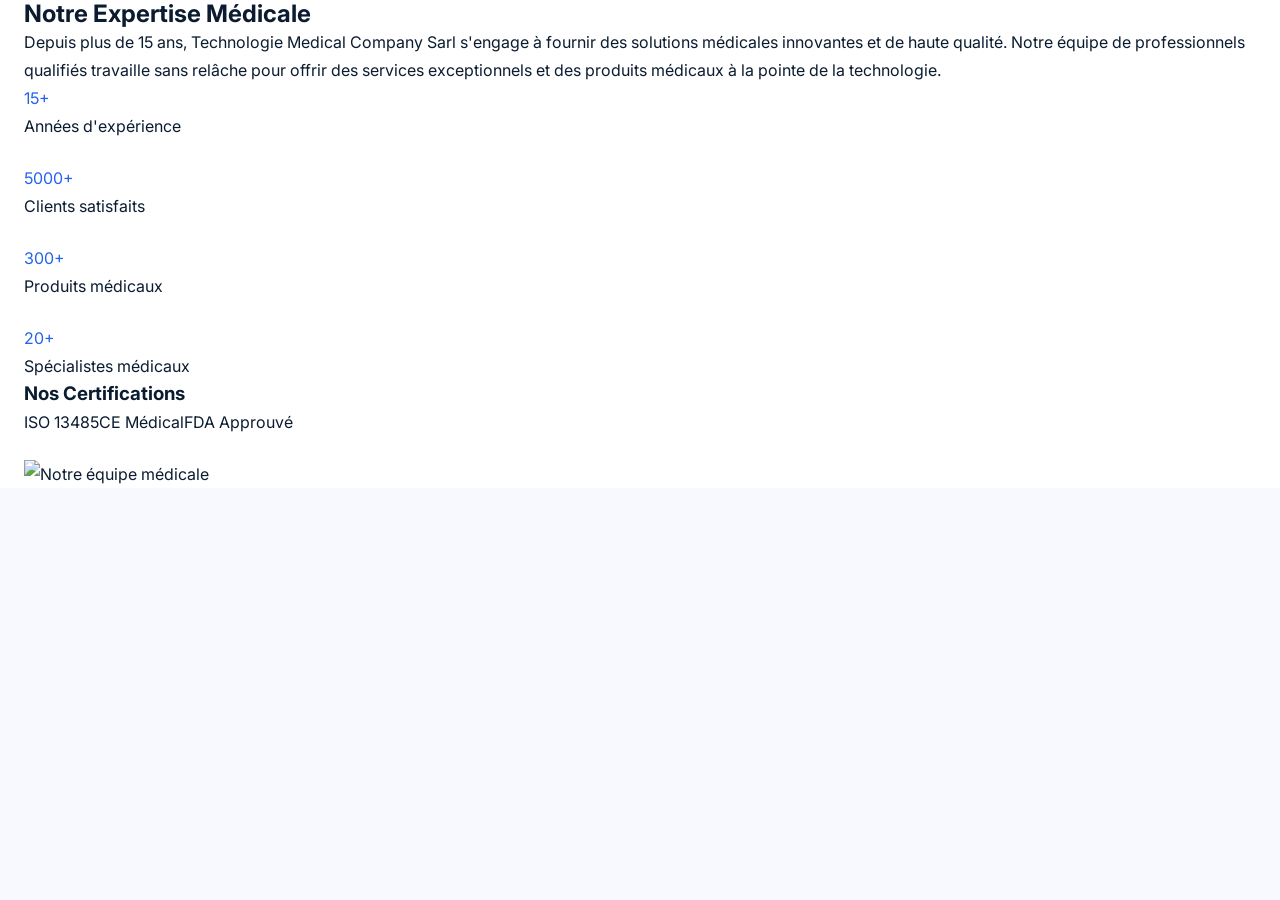
==== apropos.html @ f2fa959f "Add files via upload" ====
<!DOCTYPE html>
<html lang="en">
<head>
  <meta charset="UTF-8" />
  <meta name="viewport" content="width=device-width, initial-scale=1.0"/>
  <title>Login/Register UI</title>
  <link rel="stylesheet" href="css/style.css"/>
</head>

<section id="about" class="py-16 bg-white reveal active">
            <div class="container mx-auto px-4">
                <div class="grid grid-cols-1 lg:grid-cols-2 gap-12 items-center">
                    <div>
                        <h2 class="text-3xl font-bold text-gray-900 mb-6">Notre Expertise Médicale</h2>
                        <p class="text-gray-600 mb-6">Depuis plus de 15 ans, Technologie Medical Company Sarl s'engage à fournir des solutions médicales innovantes et de haute qualité. Notre équipe de professionnels qualifiés travaille sans relâche pour offrir des services exceptionnels et des produits médicaux à la pointe de la technologie.</p>
                        <div class="grid grid-cols-2 gap-6 mb-8">
                            <div class="bg-gradient-to-br from-primary/5 to-secondary/5 p-5 rounded-lg">
                                <div class="text-3xl font-bold text-primary mb-1">15+</div>
                                <div class="text-gray-700">Années d'expérience</div>
                            </div>
                            <div class="bg-gray-50 p-5 rounded-lg">
                                <div class="text-3xl font-bold text-primary mb-1">5000+</div>
                                <div class="text-gray-700">Clients satisfaits</div>
                            </div>
                            <div class="bg-gray-50 p-5 rounded-lg">
                                <div class="text-3xl font-bold text-primary mb-1">300+</div>
                                <div class="text-gray-700">Produits médicaux</div>
                            </div>
                            <div class="bg-gray-50 p-5 rounded-lg">
                                <div class="text-3xl font-bold text-primary mb-1">20+</div>
                                <div class="text-gray-700">Spécialistes médicaux</div>
                            </div>
                        </div>
                        <h3 class="text-xl font-semibold text-gray-900 mb-4">Nos Certifications</h3>
                        <div class="flex flex-wrap gap-4 mb-6">
                            <div class="bg-gradient-to-br from-primary/5 to-secondary/5 px-4 py-2 rounded-lg flex items-center">
                                <i class="ri-award-line ri-lg text-primary mr-2"></i>
                                <span class="text-gray-700">ISO 13485</span>
                            </div>
                            <div class="bg-gradient-to-br from-primary/5 to-secondary/5 px-4 py-2 rounded-lg flex items-center">
                                <i class="ri-award-line ri-lg text-primary mr-2"></i>
                                <span class="text-gray-700">CE Médical</span>
                            </div>
                            <div class="bg-gradient-to-br from-primary/5 to-secondary/5 px-4 py-2 rounded-lg flex items-center">
                                <i class="ri-award-line ri-lg text-primary mr-2"></i>
                                <span class="text-gray-700">FDA Approuvé</span>
                            </div>
                        </div>
                    </div>
                    <div class="rounded-lg overflow-hidden shadow-lg">
                        <img src="https://readdy.ai/api/search-image?query=modern%20medical%20laboratory%20with%20advanced%20equipment%2C%20doctors%20and%20medical%20professionals%20working%2C%20clean%20environment%2C%20blue%20and%20white%20color%20scheme%2C%20professional%20medical%20setting%2C%20high-tech%20medical%20devices%2C%20hospital%20interior%2C%20healthcare%20technology%2C%20medical%20team%20collaboration&amp;width=800&amp;height=600&amp;seq=6&amp;orientation=landscape" alt="Notre équipe médicale" class="w-full h-full object-cover">
                    </div>
                </div>
            </div>
        </section>
---- css/style.css ----
/* ============================================
   TMS SARL - STYLES COMPLETS
   Design System: Clinical Precision
   Technologies: HTML5, CSS3
   ============================================ */

/* ===== 1. IMPORT DES FONTS ===== */
@import url('https://fonts.googleapis.com/css2?family=Geist:wght@400;500;600;700&family=Inter:wght@300;400;500;600;700&family=Pacifico&display=swap');

/* ===== 2. VARIABLES ===== */
:root {
  /* ----- Couleurs principales ----- */
  --primary: #2563eb;
  --primary-hover: #1d4ed8;
  --primary-light: #dbe1ff;
  --primary-dark: #003ea8;
  --secondary: #ec4899;
  --secondary-hover: #db2777;
  --secondary-light: #ffd9e4;
  
  /* ----- Couleurs de surface ----- */
  --surface: #f8f9ff;
  --surface-dim: #cbdbf5;
  --surface-bright: #f8f9ff;
  --surface-container-lowest: #ffffff;
  --surface-container-low: #eff4ff;
  --surface-container: #e5eeff;
  --surface-container-high: #dce9ff;
  --surface-container-highest: #d3e4fe;
  --surface-variant: #d3e4fe;
  
  /* ----- Couleurs de texte ----- */
  --on-surface: #0b1c30;
  --on-surface-variant: #434655;
  --on-primary: #ffffff;
  --on-primary-container: #eeefff;
  --on-secondary: #ffffff;
  --on-secondary-container: #600037;
  
  /* ----- Couleurs d'état ----- */
  --error: #ba1a1a;
  --error-container: #ffdad6;
  --on-error: #ffffff;
  --on-error-container: #93000a;
  --outline: #737686;
  --outline-variant: #c3c6d7;
  
  /* ----- Couleurs inverses ----- */
  --inverse-surface: #213145;
  --inverse-on-surface: #eaf1ff;
  --inverse-primary: #b4c5ff;
  
  /* ----- Couleurs fixes ----- */
  --primary-fixed: #dbe1ff;
  --primary-fixed-dim: #b4c5ff;
  --on-primary-fixed: #00174b;
  --on-primary-fixed-variant: #003ea8;
  --secondary-fixed: #ffd9e4;
  --secondary-fixed-dim: #ffb0cd;
  --on-secondary-fixed: #3e0022;
  --on-secondary-fixed-variant: #8c0053;
  
  /* ----- Couleurs tertiaires ----- */
  --tertiary: #943700;
  --on-tertiary: #ffffff;
  --tertiary-container: #bc4800;
  --on-tertiary-container: #ffede6;
  --tertiary-fixed: #ffdbcd;
  --tertiary-fixed-dim: #ffb596;
  --on-tertiary-fixed: #360f00;
  --on-tertiary-fixed-variant: #7d2d00;
  
  /* ----- Typographie ----- */
  --font-family-heading: 'Geist', -apple-system, BlinkMacSystemFont, sans-serif;
  --font-family-body: 'Inter', -apple-system, BlinkMacSystemFont, sans-serif;
  --font-family-script: 'Pacifico', cursive;
  
  /* ----- Espacement ----- */
  --spacing-base: 8px;
  --container-max: 1280px;
  --gutter: 24px;
  --margin-mobile: 16px;
  --margin-desktop: 48px;
  --stack-sm: 12px;
  --stack-md: 24px;
  --stack-lg: 48px;
  
  /* ----- Arrondis ----- */
  --radius-sm: 0.25rem;
  --radius-default: 0.5rem;
  --radius-md: 0.75rem;
  --radius-lg: 1rem;
  --radius-xl: 1.5rem;
  --radius-full: 9999px;
  
  /* ----- Ombres ----- */
  --shadow-level-1: none;
  --shadow-level-2: 0px 4px 20px rgba(37, 99, 235, 0.06);
  --shadow-level-3: 0px 8px 30px rgba(37, 99, 235, 0.08), 0px 0px 0px 1px #e2e8f0;
  
  /* ----- Transitions ----- */
  --transition-fast: 150ms ease;
  --transition-medium: 250ms ease;
  --transition-slow: 350ms ease;
}

/* ===== 3. RESET & BASE ===== */
*,
*::before,
*::after {
  margin: 0;
  padding: 0;
  box-sizing: border-box;
}

html {
  scroll-behavior: smooth;
  -webkit-font-smoothing: antialiased;
  -moz-osx-font-smoothing: grayscale;
}

body {
  font-family: var(--font-family-body);
  font-size: 16px;
  font-weight: 400;
  line-height: 28px;
  color: var(--on-surface);
  background-color: var(--surface);
}

/* ===== 4. TYPOGRAPHIE ===== */

/* ----- Display Large ----- */
.display-lg {
  font-family: var(--font-family-heading);
  font-size: 48px;
  font-weight: 700;
  line-height: 56px;
  letter-spacing: -0.02em;
}

@media (max-width: 768px) {
  .display-lg {
    font-size: 36px;
    line-height: 44px;
  }
}

/* ----- Headline Medium ----- */
.headline-md {
  font-family: var(--font-family-heading);
  font-size: 32px;
  font-weight: 600;
  line-height: 40px;
}

/* ----- Headline Small ----- */
.headline-sm {
  font-family: var(--font-family-heading);
  font-size: 24px;
  font-weight: 600;
  line-height: 32px;
}

/* ----- Body Large ----- */
.body-lg {
  font-family: var(--font-family-body);
  font-size: 18px;
  font-weight: 400;
  line-height: 28px;
}

/* ----- Body Medium ----- */
.body-md {
  font-family: var(--font-family-body);
  font-size: 16px;
  font-weight: 400;
  line-height: 24px;
}

/* ----- Label Small ----- */
.label-sm {
  font-family: var(--font-family-body);
  font-size: 14px;
  font-weight: 500;
  line-height: 20px;
  letter-spacing: 0.01em;
}

/* ----- Caption ----- */
.caption {
  font-family: var(--font-family-body);
  font-size: 12px;
  font-weight: 400;
  line-height: 16px;
}

/* ----- Script / Logo ----- */
.script {
  font-family: var(--font-family-script);
  font-weight: 400;
}

/* ===== 5. CONTENEURS & GRILLE ===== */

.container {
  max-width: var(--container-max);
  margin: 0 auto;
  padding: 0 var(--gutter);
  width: 100%;
}

/* Grille fluide 12 colonnes */
.grid {
  display: grid;
  gap: var(--stack-md);
}

.grid-cols-12 {
  grid-template-columns: repeat(12, 1fr);
}

.grid-cols-4 {
  grid-template-columns: repeat(4, 1fr);
}

/* Colonnes automatiques */
.col-span-3 {
  grid-column: span 3;
}
.col-span-4 {
  grid-column: span 4;
}
.col-span-6 {
  grid-column: span 6;
}
.col-span-8 {
  grid-column: span 8;
}
.col-span-12 {
  grid-column: span 12;
}

/* ===== 6. ESPACEMENTS ===== */

/* ----- Stack (espacements verticaux) ----- */
.stack-sm > * + * {
  margin-top: var(--stack-sm);
}
.stack-md > * + * {
  margin-top: var(--stack-md);
}
.stack-lg > * + * {
  margin-top: var(--stack-lg);
}

/* ----- Espacements margin ----- */
.m-0 {
  margin: 0;
}
.mt-sm {
  margin-top: var(--stack-sm);
}
.mt-md {
  margin-top: var(--stack-md);
}
.mt-lg {
  margin-top: var(--stack-lg);
}
.mb-sm {
  margin-bottom: var(--stack-sm);
}
.mb-md {
  margin-bottom: var(--stack-md);
}
.mb-lg {
  margin-bottom: var(--stack-lg);
}

/* ----- Espacements padding ----- */
.p-0 {
  padding: 0;
}
.p-sm {
  padding: var(--stack-sm);
}
.p-md {
  padding: var(--stack-md);
}
.p-lg {
  padding: var(--stack-lg);
}
.py-sm {
  padding-top: var(--stack-sm);
  padding-bottom: var(--stack-sm);
}
.py-md {
  padding-top: var(--stack-md);
  padding-bottom: var(--stack-md);
}
.py-lg {
  padding-top: var(--stack-lg);
  padding-bottom: var(--stack-lg);
}
.px-sm {
  padding-left: var(--stack-sm);
  padding-right: var(--stack-sm);
}
.px-md {
  padding-left: var(--stack-md);
  padding-right: var(--stack-md);
}
.px-lg {
  padding-left: var(--stack-lg);
  padding-right: var(--stack-lg);
}
.mx-auto {
  margin-left: auto;
  margin-right: auto;
}

/* ===== 7. COMPOSANTS ===== */

/* ----- 7.1 Navigation ----- */
.navbar {
  background: var(--surface-container-lowest);
  border-bottom: 1px solid var(--outline-variant);
  padding: 0 var(--gutter);
  position: sticky;
  top: 0;
  z-index: 100;
  box-shadow: var(--shadow-level-2);
}

.navbar-inner {
  display: flex;
  align-items: center;
  justify-content: space-between;
  max-width: var(--container-max);
  margin: 0 auto;
  height: 72px;
}

.navbar-logo {
  display: flex;
  align-items: center;
  gap: 12px;
  text-decoration: none;
}

.navbar-logo .script {
  font-size: 28px;
  color: var(--primary);
  letter-spacing: -0.5px;
}

.navbar-logo img {
  height: 48px;
  width: auto;
}

.navbar-links {
  display: flex;
  align-items: center;
  gap: 32px;
  list-style: none;
}

.navbar-links a {
  font-family: var(--font-family-body);
  font-size: 14px;
  font-weight: 500;
  color: var(--on-surface);
  text-decoration: none;
  transition: color var(--transition-fast);
  position: relative;
}

.navbar-links a::after {
  content: '';
  position: absolute;
  bottom: -4px;
  left: 0;
  width: 0;
  height: 2px;
  background: var(--primary);
  transition: width var(--transition-medium);
}

.navbar-links a:hover {
  color: var(--primary);
}

.navbar-links a:hover::after {
  width: 100%;
}

.navbar-links a.active {
  color: var(--primary);
}

.navbar-links a.active::after {
  width: 100%;
}

/* Menu mobile toggle */
.navbar-toggle {
  display: none;
  background: none;
  border: none;
  cursor: pointer;
  padding: 8px;
}

.navbar-toggle span {
  display: block;
  width: 24px;
  height: 2px;
  background: var(--on-surface);
  margin: 5px 0;
  transition: var(--transition-medium);
}

/* ----- 7.2 Boutons ----- */
.btn {
  display: inline-flex;
  align-items: center;
  justify-content: center;
  gap: 8px;
  font-family: var(--font-family-body);
  font-size: 14px;
  font-weight: 500;
  line-height: 20px;
  padding: 12px 24px;
  border-radius: var(--radius-default);
  border: none;
  cursor: pointer;
  text-decoration: none;
  transition: all var(--transition-medium);
  letter-spacing: 0.01em;
}

.btn-primary {
  background: var(--primary);
  color: var(--on-primary);
}

.btn-primary:hover {
  background: var(--primary-hover);
  transform: translateY(-2px);
  box-shadow: 0 4px 20px rgba(37, 99, 235, 0.3);
}

.btn-secondary {
  background: var(--secondary);
  color: var(--on-secondary);
}

.btn-secondary:hover {
  background: var(--secondary-hover);
  transform: translateY(-2px);
  box-shadow: 0 4px 20px rgba(236, 72, 153, 0.3);
}

.btn-outline {
  background: transparent;
  color: var(--primary);
  border: 1.5px solid var(--primary);
}

.btn-outline:hover {
  background: var(--primary);
  color: var(--on-primary);
  transform: translateY(-2px);
}

.btn-ghost {
  background: transparent;
  color: var(--primary);
}

.btn-ghost:hover {
  background: var(--surface-container);
}

.btn-lg {
  padding: 16px 32px;
  font-size: 16px;
}

.btn-sm {
  padding: 8px 16px;
  font-size: 12px;
}

.btn-block {
  width: 100%;
  justify-content: center;
}

/* ----- 7.3 Cartes ----- */
.card {
  display: flex;
  flex-direction: column;
  height: 100%;
  background: var(--surface-container-lowest);
  border-radius: var(--radius-lg);
  box-shadow: var(--shadow-level-2);
  overflow: hidden;
  transition: all var(--transition-medium);
}

.card:hover {
  transform: translateY(-4px);
  box-shadow: var(--shadow-level-3);
}

.card-image {
  width: 100%;
  height: 200px;
  object-fit: cover;
  border-radius: var(--radius-lg) var(--radius-lg) 0 0;
}

.card-body {
  flex: 1;
  padding: var(--stack-md);
}

.card-title {
  font-family: var(--font-family-heading);
  font-size: 20px;
  font-weight: 600;
  color: var(--on-surface);
  margin-bottom: var(--stack-sm);
}

.card-text {
  font-family: var(--font-family-body);
  font-size: 16px;
  line-height: 24px;
  color: var(--on-surface-variant);
}

.card-footer {
  padding: var(--stack-sm) var(--stack-md);
  border-top: 1px solid var(--outline-variant);
  background: var(--surface-container-low);
}

/* ----- 7.4 Champs de formulaire ----- */
.form-group {
  margin-bottom: var(--stack-md);
}

.form-label {
  display: block;
  font-family: var(--font-family-body);
  font-size: 14px;
  font-weight: 500;
  color: var(--on-surface-variant);
  margin-bottom: 6px;
}

.form-input,
.form-textarea,
.form-select {
  width: 100%;
  padding: 12px 16px;
  font-family: var(--font-family-body);
  font-size: 16px;
  color: var(--on-surface);
  background: var(--surface-container-lowest);
  border: 1px solid var(--outline-variant);
  border-radius: var(--radius-default);
  transition: all var(--transition-fast);
}

.form-input:focus,
.form-textarea:focus,
.form-select:focus {
  outline: none;
  border-color: var(--primary);
  border-width: 2px;
  box-shadow: 0 0 0 4px rgba(37, 99, 235, 0.1);
}

.form-input::placeholder,
.form-textarea::placeholder {
  color: var(--outline);
}

.form-textarea {
  min-height: 120px;
  resize: vertical;
}

.form-select {
  appearance: none;
  background-image: url("data:image/svg+xml,%3Csvg xmlns='http://www.w3.org/2000/svg' fill='none' viewBox='0 0 24 24' stroke='%23737686'%3E%3Cpath stroke-linecap='round' stroke-linejoin='round' stroke-width='2' d='M19 9l-7 7-7-7'%3E%3C/path%3E%3C/svg%3E");
  background-repeat: no-repeat;
  background-position: right 16px center;
  background-size: 20px;
  padding-right: 48px;
}

/* ----- 7.5 Badges / Chips ----- */
.badge {
  display: inline-flex;
  align-items: center;
  padding: 4px 12px;
  border-radius: var(--radius-full);
  font-family: var(--font-family-body);
  font-size: 12px;
  font-weight: 500;
  line-height: 20px;
}

.badge-primary {
  background: var(--primary-light);
  color: var(--primary-dark);
}

.badge-secondary {
  background: var(--secondary-light);
  color: var(--on-secondary-fixed-variant);
}

.badge-success {
  background: #dcfce7;
  color: #166534;
}

.badge-warning {
  background: #fef3c7;
  color: #92400e;
}

.badge-error {
  background: var(--error-container);
  color: var(--on-error-container);
}

/* ----- 7.6 Hero Section ----- */
.hero {
  padding: var(--stack-lg) 0;
  background: var(--surface-container-low);
  position: relative;
  overflow: hidden;
}

.hero-content {
  max-width: 640px;
}

.hero-title {
  font-family: var(--font-family-heading);
  font-size: 48px;
  font-weight: 700;
  line-height: 56px;
  letter-spacing: -0.02em;
  color: var(--on-surface);
  margin-bottom: var(--stack-md);
}

.hero-subtitle {
  font-family: var(--font-family-body);
  font-size: 18px;
  line-height: 28px;
  color: var(--on-surface-variant);
  margin-bottom: var(--stack-lg);
}

.hero-actions {
  display: flex;
  gap: var(--stack-sm);
  flex-wrap: wrap;
}

.hero-image {
  position: absolute;
  right: 0;
  top: 50%;
  transform: translateY(-50%);
  max-width: 50%;
  opacity: 0.15;
  pointer-events: none;
}

/* ===== 8. SECTIONS ===== */

.section {
  padding: var(--stack-lg) 0;
}

.section-title {
  font-family: var(--font-family-heading);
  font-size: 32px;
  font-weight: 600;
  line-height: 40px;
  color: var(--on-surface);
  margin-bottom: var(--stack-sm);
  text-align: center;
}

.section-subtitle {
  font-family: var(--font-family-body);
  font-size: 18px;
  line-height: 28px;
  color: var(--on-surface-variant);
  text-align: center;
  max-width: 640px;
  margin: 0 auto var(--stack-lg);
}

/* ----- Section d'équipe ----- */
.team-grid {
  display: grid;
  grid-template-columns: repeat(auto-fit, minmax(280px, 1fr));
  gap: var(--stack-md);
}

.team-member {
  text-align: center;
}

.team-member-image {
  width: 120px;
  height: 120px;
  border-radius: var(--radius-full);
  object-fit: cover;
  margin: 0 auto var(--stack-sm);
}

.team-member-name {
  font-family: var(--font-family-heading);
  font-size: 20px;
  font-weight: 600;
}

.team-member-role {
  font-family: var(--font-family-body);
  font-size: 14px;
  color: var(--on-surface-variant);
}

/* ----- Section témoignages ----- */
.testimonial-card {
  background: var(--surface-container-lowest);
  padding: var(--stack-md);
  border-radius: var(--radius-lg);
  box-shadow: var(--shadow-level-2);
  border: 1px solid var(--outline-variant);
}

.testimonial-text {
  font-family: var(--font-family-body);
  font-size: 16px;
  line-height: 24px;
  color: var(--on-surface);
  font-style: italic;
  margin-bottom: var(--stack-sm);
}

.testimonial-author {
  font-family: var(--font-family-body);
  font-size: 14px;
  font-weight: 500;
  color: var(--on-surface-variant);
}

/* ----- Section contact ----- */
.contact-grid {
  display: grid;
  grid-template-columns: 1fr 1fr;
  gap: var(--stack-lg);
}

.contact-info-item {
  display: flex;
  align-items: flex-start;
  gap: var(--stack-sm);
  margin-bottom: var(--stack-md);
}

.contact-info-icon {
  width: 48px;
  height: 48px;
  flex-shrink: 0;
  background: var(--surface-container);
  border-radius: var(--radius-default);
  display: flex;
  align-items: center;
  justify-content: center;
  color: var(--primary);
}

.contact-info-label {
  font-family: var(--font-family-body);
  font-size: 14px;
  font-weight: 500;
  color: var(--on-surface-variant);
}

.contact-info-value {
  font-family: var(--font-family-body);
  font-size: 16px;
  color: var(--on-surface);
}

/* ----- Liste à puces avec icône ronde (check-list) ----- */
.check-list {
  display: flex;
  flex-direction: column;
  gap: var(--stack-md);
}

.check-item {
  display: flex;
  align-items: center;
  gap: var(--stack-sm);
}

.check-icon {
  width: 40px;
  height: 40px;
  flex-shrink: 0;
  border-radius: var(--radius-full);
  background: var(--primary-light);
  color: var(--primary);
  display: flex;
  align-items: center;
  justify-content: center;
}

.check-text {
  font-family: var(--font-family-body);
  font-size: 18px;
  color: var(--on-surface);
}

/* ===== 9. FOOTER ===== */

.footer {
  background: var(--surface-container-high);
  padding: var(--stack-lg) 0;
  margin-top: var(--stack-lg);
  border-top: 1px solid var(--outline-variant);
}

.footer-grid {
  display: grid;
  grid-template-columns: repeat(auto-fit, minmax(200px, 1fr));
  gap: var(--stack-lg);
}

.footer-brand .script {
  font-size: 24px;
  color: var(--primary);
}

.footer-links {
  list-style: none;
}

.footer-links li {
  margin-bottom: var(--stack-sm);
}

.footer-links a {
  font-family: var(--font-family-body);
  font-size: 14px;
  color: var(--on-surface-variant);
  text-decoration: none;
  transition: color var(--transition-fast);
}

.footer-links a:hover {
  color: var(--primary);
}

.footer-social {
  display: flex;
  gap: var(--stack-sm);
}

.footer-social a {
  display: flex;
  align-items: center;
  justify-content: center;
  width: 40px;
  height: 40px;
  border-radius: var(--radius-full);
  background: var(--surface-container-lowest);
  color: var(--on-surface-variant);
  transition: all var(--transition-fast);
  text-decoration: none;
}

.footer-social a:hover {
  background: var(--primary);
  color: var(--on-primary);
  transform: translateY(-2px);
}

.footer-bottom {
  border-top: 1px solid var(--outline-variant);
  padding-top: var(--stack-md);
  margin-top: var(--stack-lg);
  display: flex;
  justify-content: space-between;
  align-items: center;
  flex-wrap: wrap;
  gap: var(--stack-sm);
}

.footer-bottom p {
  font-family: var(--font-family-body);
  font-size: 14px;
  color: var(--on-surface-variant);
}

/* ===== 10. UTILITAIRES ===== */

/* ----- Texte ----- */
.text-center {
  text-align: center;
}
.text-left {
  text-align: left;
}
.text-right {
  text-align: right;
}
.text-primary {
  color: var(--primary);
}
.text-secondary {
  color: var(--secondary);
}
.text-muted {
  color: var(--on-surface-variant);
}

/* ----- Flex ----- */
.flex {
  display: flex;
}
.flex-col {
  flex-direction: column;
}
.items-center {
  align-items: center;
}
.justify-between {
  justify-content: space-between;
}
.justify-center {
  justify-content: center;
}
.gap-sm {
  gap: var(--stack-sm);
}
.gap-md {
  gap: var(--stack-md);
}
.gap-lg {
  gap: var(--stack-lg);
}
.flex-wrap {
  flex-wrap: wrap;
}
.flex-1 {
  flex: 1;
}

/* ----- Display ----- */
.hidden {
  display: none;
}
.block {
  display: block;
}
.inline-block {
  display: inline-block;
}

/* ----- Position ----- */
.relative {
  position: relative;
}
.absolute {
  position: absolute;
}
.sticky {
  position: sticky;
}

/* ----- Largeur / Hauteur ----- */
.w-full {
  width: 100%;
}
.h-auto {
  height: auto;
}
.h-full {
  height: 100%;
}
.max-w-sm {
  max-width: 320px;
}
.max-w-md {
  max-width: 480px;
}
.max-w-lg {
  max-width: 640px;
}
.max-w-xl {
  max-width: 800px;
}
.max-w-2xl {
  max-width: 960px;
}

/* ----- Fond ----- */
.bg-white {
  background: var(--surface-container-lowest);
}
.bg-surface {
  background: var(--surface);
}
.bg-primary {
  background: var(--primary);
}
.bg-secondary {
  background: var(--secondary);
}

/* ----- Arrondis ----- */
.rounded {
  border-radius: var(--radius-default);
}
.rounded-lg {
  border-radius: var(--radius-lg);
}
.rounded-xl {
  border-radius: var(--radius-xl);
}
.rounded-full {
  border-radius: var(--radius-full);
}

/* ----- Ombres ----- */
.shadow-sm {
  box-shadow: var(--shadow-level-2);
}
.shadow-md {
  box-shadow: var(--shadow-level-3);
}
.shadow-none {
  box-shadow: none;
}

/* ----- Animations ----- */
.fade-in {
  opacity: 0;
  transform: translateY(20px);
  transition: all 0.6s ease;
}

.fade-in.visible {
  opacity: 1;
  transform: translateY(0);
}

/* ===== 11. RESPONSIVE ===== */

/* ----- Tablettes (768px - 1024px) ----- */
@media (max-width: 1024px) {
  .grid-cols-12 {
    grid-template-columns: repeat(6, 1fr);
  }
  
  .col-span-3 {
    grid-column: span 3;
  }
  .col-span-4 {
    grid-column: span 3;
  }
  .col-span-6 {
    grid-column: span 6;
  }
  .col-span-8 {
    grid-column: span 6;
  }
  
  .hero-title {
    font-size: 36px;
    line-height: 44px;
  }
  
  .contact-grid {
    grid-template-columns: 1fr;
  }
}

/* ----- Mobiles (< 768px) ----- */
@media (max-width: 768px) {
  :root {
    --gutter: 16px;
    --stack-lg: 32px;
  }
  
  .navbar-toggle {
    display: block;
  }
  
  .navbar-links {
    display: none;
    flex-direction: column;
    position: absolute;
    top: 72px;
    left: 0;
    right: 0;
    background: var(--surface-container-lowest);
    padding: var(--stack-md);
    gap: var(--stack-sm);
    border-bottom: 1px solid var(--outline-variant);
    box-shadow: var(--shadow-level-3);
  }
  
  .navbar-links.open {
    display: flex;
  }
  
  .grid-cols-12 {
    grid-template-columns: repeat(4, 1fr);
  }
  
  .grid-cols-4 {
    grid-template-columns: 1fr;
  }
  
  .col-span-3 {
    grid-column: span 4;
  }
  .col-span-4 {
    grid-column: span 4;
  }
  .col-span-6 {
    grid-column: span 4;
  }
  .col-span-8 {
    grid-column: span 4;
  }
  
  .hero {
    padding: var(--stack-md) 0;
  }
  
  .hero-title {
    font-size: 28px;
    line-height: 36px;
  }
  
  .hero-subtitle {
    font-size: 16px;
    line-height: 24px;
  }
  
  .hero-actions {
    flex-direction: column;
  }
  
  .hero-actions .btn {
    width: 100%;
    justify-content: center;
  }
  
  .section-title {
    font-size: 24px;
    line-height: 32px;
  }
  
  .section-subtitle {
    font-size: 16px;
    line-height: 24px;
  }
  
  .card-image {
    height: 160px;
  }
  
  .team-grid {
    grid-template-columns: 1fr 1fr;
  }
  
  .contact-grid {
    grid-template-columns: 1fr;
  }
  
  .footer-grid {
    grid-template-columns: 1fr;
    gap: var(--stack-md);
  }
  
  .footer-bottom {
    flex-direction: column;
    text-align: center;
  }
}

/* ----- Très petits mobiles (< 480px) ----- */
@media (max-width: 480px) {
  .team-grid {
    grid-template-columns: 1fr;
  }
  
  .navbar-logo .script {
    font-size: 22px;
  }
  
  .card-image {
    height: 140px;
  }
}

/* ===== 12. ACCESSIBILITÉ ===== */

/* Focus visible pour la navigation clavier */
*:focus-visible {
  outline: 2px solid var(--primary);
  outline-offset: 2px;
}

/* Réduction de mouvement */
@media (prefers-reduced-motion: reduce) {
  *,
  *::before,
  *::after {
    animation-duration: 0.01ms !important;
    animation-iteration-count: 1 !important;
    transition-duration: 0.01ms !important;
    scroll-behavior: auto !important;
  }
}

/* Contraste élevé pour les textes */
@media (prefers-contrast: high) {
  :root {
    --on-surface: #000000;
    --on-surface-variant: #1a1a1a;
  }
}
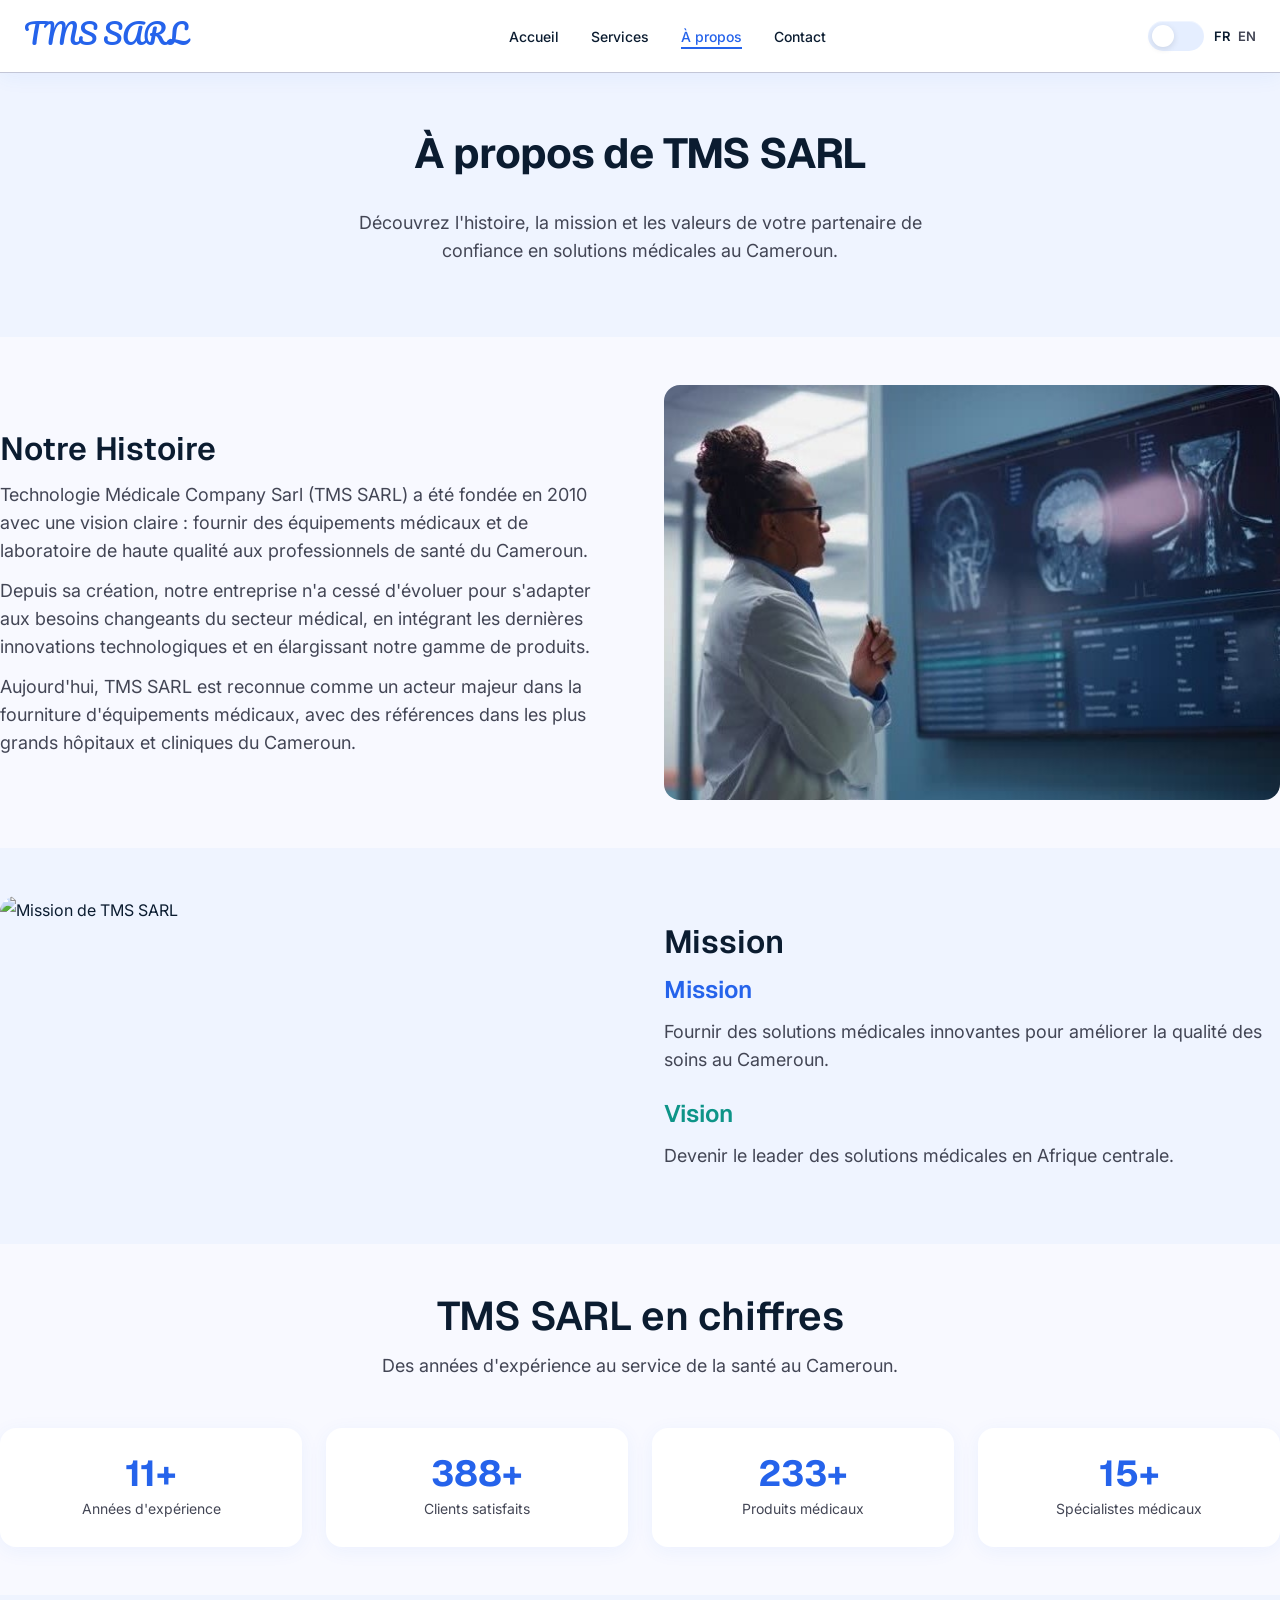
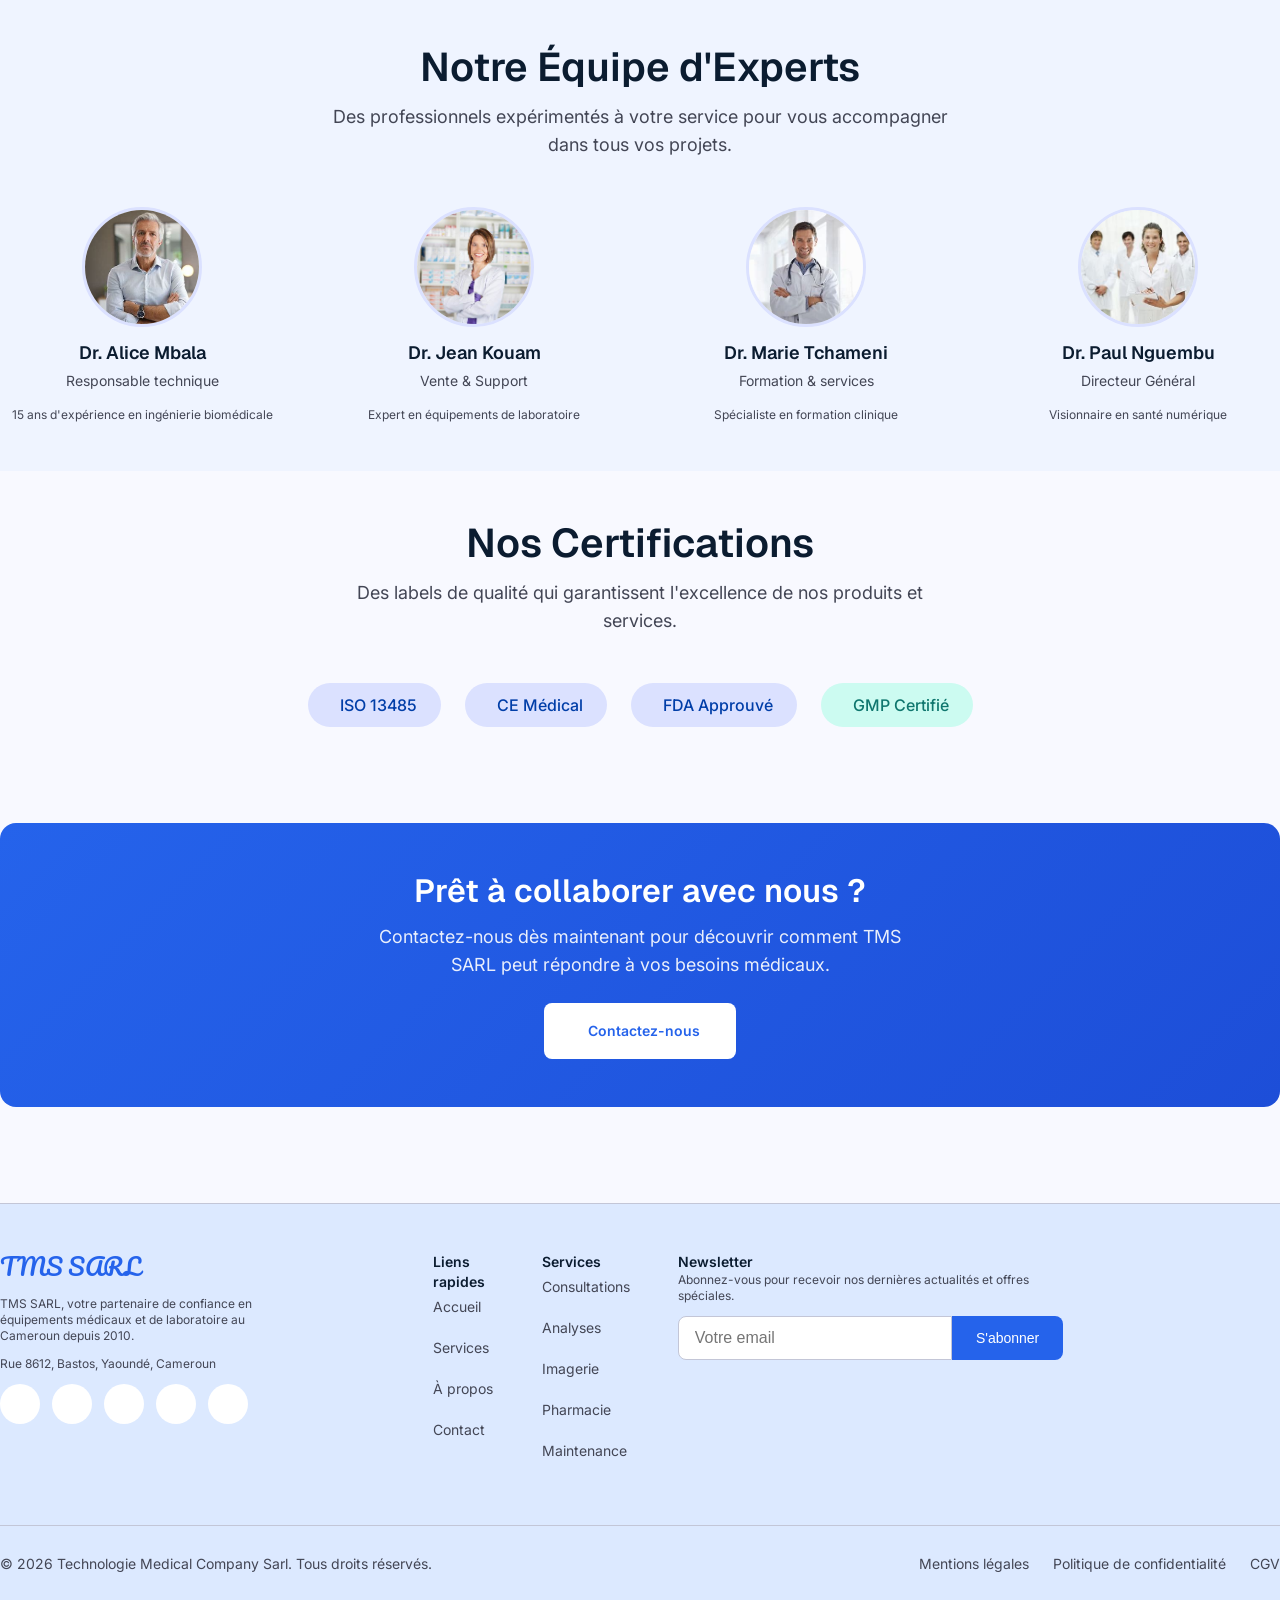
==== commit 82d0d286: "version 1" ====
--- a/apropos.html
+++ b/apropos.html
@@ -1,55 +1,275 @@
-<!DOCTYPE html>
-<html lang="en">
-<head>
-  <meta charset="UTF-8" />
-  <meta name="viewport" content="width=device-width, initial-scale=1.0"/>
-  <title>Login/Register UI</title>
-  <link rel="stylesheet" href="css/style.css"/>
-</head>
-
-<section id="about" class="py-16 bg-white reveal active">
-            <div class="container mx-auto px-4">
-                <div class="grid grid-cols-1 lg:grid-cols-2 gap-12 items-center">
-                    <div>
-                        <h2 class="text-3xl font-bold text-gray-900 mb-6">Notre Expertise Médicale</h2>
-                        <p class="text-gray-600 mb-6">Depuis plus de 15 ans, Technologie Medical Company Sarl s'engage à fournir des solutions médicales innovantes et de haute qualité. Notre équipe de professionnels qualifiés travaille sans relâche pour offrir des services exceptionnels et des produits médicaux à la pointe de la technologie.</p>
-                        <div class="grid grid-cols-2 gap-6 mb-8">
-                            <div class="bg-gradient-to-br from-primary/5 to-secondary/5 p-5 rounded-lg">
-                                <div class="text-3xl font-bold text-primary mb-1">15+</div>
-                                <div class="text-gray-700">Années d'expérience</div>
-                            </div>
-                            <div class="bg-gray-50 p-5 rounded-lg">
-                                <div class="text-3xl font-bold text-primary mb-1">5000+</div>
-                                <div class="text-gray-700">Clients satisfaits</div>
-                            </div>
-                            <div class="bg-gray-50 p-5 rounded-lg">
-                                <div class="text-3xl font-bold text-primary mb-1">300+</div>
-                                <div class="text-gray-700">Produits médicaux</div>
-                            </div>
-                            <div class="bg-gray-50 p-5 rounded-lg">
-                                <div class="text-3xl font-bold text-primary mb-1">20+</div>
-                                <div class="text-gray-700">Spécialistes médicaux</div>
-                            </div>
-                        </div>
-                        <h3 class="text-xl font-semibold text-gray-900 mb-4">Nos Certifications</h3>
-                        <div class="flex flex-wrap gap-4 mb-6">
-                            <div class="bg-gradient-to-br from-primary/5 to-secondary/5 px-4 py-2 rounded-lg flex items-center">
-                                <i class="ri-award-line ri-lg text-primary mr-2"></i>
-                                <span class="text-gray-700">ISO 13485</span>
-                            </div>
-                            <div class="bg-gradient-to-br from-primary/5 to-secondary/5 px-4 py-2 rounded-lg flex items-center">
-                                <i class="ri-award-line ri-lg text-primary mr-2"></i>
-                                <span class="text-gray-700">CE Médical</span>
-                            </div>
-                            <div class="bg-gradient-to-br from-primary/5 to-secondary/5 px-4 py-2 rounded-lg flex items-center">
-                                <i class="ri-award-line ri-lg text-primary mr-2"></i>
-                                <span class="text-gray-700">FDA Approuvé</span>
-                            </div>
-                        </div>
-                    </div>
-                    <div class="rounded-lg overflow-hidden shadow-lg">
-                        <img src="https://readdy.ai/api/search-image?query=modern%20medical%20laboratory%20with%20advanced%20equipment%2C%20doctors%20and%20medical%20professionals%20working%2C%20clean%20environment%2C%20blue%20and%20white%20color%20scheme%2C%20professional%20medical%20setting%2C%20high-tech%20medical%20devices%2C%20hospital%20interior%2C%20healthcare%20technology%2C%20medical%20team%20collaboration&amp;width=800&amp;height=600&amp;seq=6&amp;orientation=landscape" alt="Notre équipe médicale" class="w-full h-full object-cover">
-                    </div>
-                </div>
-            </div>
-        </section>+<!DOCTYPE html>
+<html lang="fr">
+<head>
+    <meta charset="UTF-8">
+    <meta name="viewport" content="width=device-width, initial-scale=1.0">
+    <title>À propos - TMS SARL</title>
+    <meta name="description" content="Découvrez l'histoire, la mission et l'équipe de TMS SARL, fournisseur d'équipements médicaux à Yaoundé, Cameroun.">
+    <link rel="preconnect" href="https://fonts.googleapis.com">
+    <link rel="preconnect" href="https://fonts.gstatic.com" crossorigin>
+    <link href="https://fonts.googleapis.com/css2?family=Pacifico&family=Inter:wght@300;400;500;600;700&family=Geist:wght@400;500;600;700&display=swap" rel="stylesheet">
+    <link href="https://cdnjs.cloudflare.com/ajax/libs/remixicon/4.6.0/remixicon.min.css" rel="stylesheet">
+    <link rel="stylesheet" href="css/style.css">
+    <link rel="stylesheet" href="css/responsive.css">
+    <link rel="stylesheet" href="css/animations.css">
+</head>
+<body>
+
+    <!-- ===== HEADER ===== -->
+    <header class="navbar" role="banner">
+        <div class="container navbar-inner">
+            <a href="index.html" class="navbar-logo" aria-label="TMS SARL Accueil">
+                <span class="script">TMS SARL</span>
+            </a>
+            <nav aria-label="Navigation principale">
+                <button class="navbar-toggle" aria-label="Ouvrir le menu" id="navToggle" aria-expanded="false">
+                    <span></span><span></span><span></span>
+                </button>
+                <ul class="navbar-links" id="navLinks">
+                    <li><a href="index.html" data-i18n="nav.home">Accueil</a></li>
+                    <li><a href="services.html" data-i18n="nav.services">Services</a></li>
+                    <li><a href="apropos.html" class="active" data-i18n="nav.about">À propos</a></li>
+                    <li><a href="contact.html" data-i18n="nav.contact">Contact</a></li>
+                </ul>
+            </nav>
+
+            <div class="lang-switcher">
+                <label class="switch" aria-label="Changer de langue">
+                    <input type="checkbox" id="lang-toggle">
+                    <span class="switch-track">
+                        <span class="switch-knob"></span>
+                    </span>
+                </label>
+                <div class="lang-labels">
+                    <span class="lang-fr">FR</span>
+                    <span class="lang-en">EN</span>
+                </div>
+            </div>
+        </div>
+    </header>
+
+    <main>
+        <!-- ===== HERO ===== -->
+        <section class="hero" aria-labelledby="page-title" style="background:var(--surface-container-low);padding:var(--stack-lg) 0;">
+            <div class="container hero-content" style="max-width:100%;text-align:center;">
+                <h1 class="hero-title" id="page-title" style="font-size:42px;" data-i18n="about.title">À propos de TMS SARL</h1>
+                <p class="hero-subtitle" style="max-width:640px;margin:0 auto var(--stack-md);" data-i18n="about.subtitle">
+                    Découvrez l'histoire, la mission et les valeurs de votre partenaire de confiance en solutions médicales au Cameroun.
+                </p>
+            </div>
+        </section>
+
+        <!-- ===== HISTOIRE ===== -->
+        <section class="section" aria-labelledby="history-title">
+            <div class="container">
+                <div class="grid grid-cols-12" style="gap:var(--stack-lg);align-items:center;">
+                    <div class="col-span-6">
+                        <h2 class="headline-md" id="history-title" style="color:var(--on-surface);margin-bottom:var(--stack-sm);" data-i18n="about.history.title">Notre Histoire</h2>
+                        <p class="body-lg" style="color:var(--on-surface-variant);" data-i18n="about.history.p1">
+                            Technologie Médicale Company Sarl (TMS SARL) a été fondée en 2010 avec une vision claire : fournir des équipements médicaux et de laboratoire de haute qualité aux professionnels de santé du Cameroun.
+                        </p>
+                        <p class="body-lg" style="color:var(--on-surface-variant);margin-top:var(--stack-sm);">
+                            Depuis sa création, notre entreprise n'a cessé d'évoluer pour s'adapter aux besoins changeants du secteur médical, en intégrant les dernières innovations technologiques et en élargissant notre gamme de produits.
+                        </p>
+                        <p class="body-lg" style="color:var(--on-surface-variant);margin-top:var(--stack-sm);">
+                            Aujourd'hui, TMS SARL est reconnue comme un acteur majeur dans la fourniture d'équipements médicaux, avec des références dans les plus grands hôpitaux et cliniques du Cameroun.
+                        </p>
+                    </div>
+                    <div class="col-span-6">
+                        <img src="images/produits/about.jpg" alt="Histoire de TMS SARL" class="card-image" style="border-radius:var(--radius-lg);height:100%;object-fit:cover;min-height:300px;" loading="lazy">
+                    </div>
+                </div>
+            </div>
+        </section>
+
+        <!-- ===== MISSION & VISION ===== -->
+        <section class="section" aria-labelledby="mission-title" style="background:var(--surface-container-low);">
+            <div class="container">
+                <div class="grid grid-cols-12" style="gap:var(--stack-lg);align-items:center;">
+                    <div class="col-span-6">
+                        <img src="images/produits/irm-scanner.jpg" alt="Mission de TMS SARL" class="card-image" style="border-radius:var(--radius-lg);height:100%;object-fit:cover;min-height:300px;" loading="lazy">
+                    </div>
+                    <div class="col-span-6">
+                        <h2 class="headline-md" id="mission-title" style="color:var(--on-surface);margin-bottom:var(--stack-sm);" data-i18n="about.mission.title">Notre Mission et Vision</h2>
+                        <h3 class="headline-sm" style="color:var(--primary);margin-bottom:var(--stack-sm);" data-i18n="about.mission.title">Mission</h3>
+                        <p class="body-lg" style="color:var(--on-surface-variant);" data-i18n="about.mission.p">
+                            Fournir des solutions médicales innovantes et fiables pour améliorer la qualité des soins de santé au Cameroun, en offrant des équipements de pointe et un service client exceptionnel.
+                        </p>
+                        <h3 class="headline-sm" style="color:var(--secondary);margin:var(--stack-md) 0 var(--stack-sm);" data-i18n="about.vision.title">Vision</h3>
+                        <p class="body-lg" style="color:var(--on-surface-variant);" data-i18n="about.vision.p">
+                            Devenir le leader incontesté des solutions médicales en Afrique centrale, en étant reconnu pour notre excellence, notre intégrité et notre engagement envers l'innovation.
+                        </p>
+                    </div>
+                </div>
+            </div>
+        </section>
+
+        <!-- ===== STATISTIQUES ===== -->
+        <section class="section" aria-labelledby="stats-title">
+            <div class="container">
+                <h2 class="section-title" id="stats-title">TMS SARL en chiffres</h2>
+                <p class="section-subtitle">Des années d'expérience au service de la santé au Cameroun.</p>
+                <div class="grid grid-cols-12" style="gap:var(--stack-md);">
+                    <div class="stat-item col-span-3" style="background:var(--surface-container-lowest);padding:var(--stack-md);border-radius:var(--radius-lg);box-shadow:var(--shadow-level-2);text-align:center;">
+                        <div class="stat-number">15+</div>
+                        <div class="stat-label" data-i18n="stat.years">Années d'expérience</div>
+                    </div>
+                    <div class="stat-item col-span-3" style="background:var(--surface-container-lowest);padding:var(--stack-md);border-radius:var(--radius-lg);box-shadow:var(--shadow-level-2);text-align:center;">
+                        <div class="stat-number">500+</div>
+                        <div class="stat-label" data-i18n="stat.clients">Clients satisfaits</div>
+                    </div>
+                    <div class="stat-item col-span-3" style="background:var(--surface-container-lowest);padding:var(--stack-md);border-radius:var(--radius-lg);box-shadow:var(--shadow-level-2);text-align:center;">
+                        <div class="stat-number">300+</div>
+                        <div class="stat-label" data-i18n="stat.products">Produits médicaux</div>
+                    </div>
+                    <div class="stat-item col-span-3" style="background:var(--surface-container-lowest);padding:var(--stack-md);border-radius:var(--radius-lg);box-shadow:var(--shadow-level-2);text-align:center;">
+                        <div class="stat-number">20+</div>
+                        <div class="stat-label" data-i18n="stat.specialists">Spécialistes médicaux</div>
+                    </div>
+                </div>
+            </div>
+        </section>
+
+        <!-- ===== ÉQUIPE ===== -->
+        <section class="section" aria-labelledby="team-title" style="background:var(--surface-container-low);">
+            <div class="container">
+                <h2 class="section-title" id="team-title">Notre Équipe d'Experts</h2>
+                <p class="section-subtitle">Des professionnels expérimentés à votre service pour vous accompagner dans tous vos projets.</p>
+                <div class="grid grid-cols-12" style="gap:var(--stack-lg);">
+                    <div class="col-span-3 team-member reveal">
+                        <img src="images/equipe/docteur1.jfif" alt="Dr. Alice Mbala" class="team-member-image" loading="lazy">
+                        <div class="team-member-name">Dr. Alice Mbala</div>
+                        <div class="team-member-role" data-i18n="team.member1.role">Responsable technique</div>
+                        <p class="caption" style="color:var(--on-surface-variant);margin-top:var(--stack-sm);" data-i18n="team.member1.experience">15 ans d'expérience en ingénierie biomédicale</p>
+                    </div>
+                    <div class="col-span-3 team-member reveal" style="transition-delay:0.1s;">
+                        <img src="images/equipe/docteur2.jfif" alt="Dr. Jean Kouam" class="team-member-image" loading="lazy">
+                        <div class="team-member-name">Dr. Jean Kouam</div>
+                        <div class="team-member-role" data-i18n="team.member2.role">Vente &amp; Support</div>
+                        <p class="caption" style="color:var(--on-surface-variant);margin-top:var(--stack-sm);" data-i18n="team.member2.experience">Expert en équipements de laboratoire</p>
+                    </div>
+                    <div class="col-span-3 team-member reveal" style="transition-delay:0.2s;">
+                        <img src="images/equipe/docteur3.jfif" alt="Dr. Marie Tchameni" class="team-member-image" loading="lazy">
+                        <div class="team-member-name">Dr. Marie Tchameni</div>
+                        <div class="team-member-role" data-i18n="team.member3.role">Formation &amp; services</div>
+                        <p class="caption" style="color:var(--on-surface-variant);margin-top:var(--stack-sm);" data-i18n="team.member3.experience">Spécialiste en formation clinique</p>
+                    </div>
+                    <div class="col-span-3 team-member reveal" style="transition-delay:0.3s;">
+                        <img src="images/equipe/docteur4.jfif" alt="Dr. Paul Nguembu" class="team-member-image" loading="lazy">
+                        <div class="team-member-name">Dr. Paul Nguembu</div>
+                        <div class="team-member-role" data-i18n="team.member4.role">Directeur Général</div>
+                        <p class="caption" style="color:var(--on-surface-variant);margin-top:var(--stack-sm);" data-i18n="team.member4.experience">Visionnaire en santé numérique</p>
+                    </div>
+                </div>
+            </div>
+        </section>
+
+        <!-- ===== CERTIFICATIONS ===== -->
+        <section class="section" aria-labelledby="certifications-title">
+            <div class="container">
+                <h2 class="section-title" id="certifications-title">Nos Certifications</h2>
+                <p class="section-subtitle">Des labels de qualité qui garantissent l'excellence de nos produits et services.</p>
+                <div class="flex" style="gap:var(--stack-md);justify-content:center;flex-wrap:wrap;">
+                    <div class="badge badge-primary" style="padding:12px 24px;font-size:16px;">
+                        <i class="ri-award-line" style="margin-right:8px;"></i> ISO 13485
+                    </div>
+                    <div class="badge badge-primary" style="padding:12px 24px;font-size:16px;">
+                        <i class="ri-award-line" style="margin-right:8px;"></i> CE Médical
+                    </div>
+                    <div class="badge badge-primary" style="padding:12px 24px;font-size:16px;">
+                        <i class="ri-award-line" style="margin-right:8px;"></i> FDA Approuvé
+                    </div>
+                    <div class="badge badge-secondary" style="padding:12px 24px;font-size:16px;">
+                        <i class="ri-award-line" style="margin-right:8px;"></i> GMP Certifié
+                    </div>
+                </div>
+            </div>
+        </section>
+
+        <!-- ===== CTA ===== -->
+        <section class="section" aria-labelledby="cta-title">
+            <div class="container">
+                <div class="cta-banner" style="background:linear-gradient(135deg,var(--primary),var(--primary-hover));border-radius:var(--radius-lg);padding:var(--stack-lg);text-align:center;color:var(--on-primary);">
+                    <h2 class="headline-md" id="cta-title" style="color:var(--on-primary);margin-bottom:var(--stack-sm);">Prêt à collaborer avec nous ?</h2>
+                    <p class="body-lg" style="color:var(--on-primary);opacity:0.9;max-width:560px;margin:0 auto var(--stack-md);">
+                        Contactez-nous dès maintenant pour découvrir comment TMS SARL peut répondre à vos besoins médicaux.
+                    </p>
+                    <a href="contact.html" class="btn btn-cta" style="background:var(--on-primary);color:var(--primary);padding:14px 36px;border-radius:var(--radius-default);font-weight:600;display:inline-flex;align-items:center;gap:8px;">
+                        <i class="ri-phone-line"></i> Contactez-nous
+                    </a>
+                </div>
+            </div>
+        </section>
+    </main>
+
+    <!-- ===== FOOTER ===== -->
+    <footer class="footer" role="contentinfo">
+        <!-- Même footer que les autres pages -->
+        <div class="container">
+            <div class="grid grid-cols-12" style="gap:var(--stack-lg);">
+                <div class="col-span-4">
+                    <div class="footer-brand">
+                        <a href="index.html" class="navbar-logo" aria-label="TMS SARL Accueil">
+                            <span class="script">TMS SARL</span>
+                        </a>
+                        <p class="caption" style="color:var(--on-surface-variant);max-width:280px;margin-top:var(--stack-sm);">
+                            TMS SARL, votre partenaire de confiance en équipements médicaux et de laboratoire au Cameroun depuis 2010.
+                        </p>
+                        <p class="caption" style="color:var(--on-surface-variant);margin-top:var(--stack-sm);">
+                            <i class="ri-map-pin-line"></i> Rue 8612, Bastos, Yaoundé, Cameroun
+                        </p>
+                    </div>
+                    <div class="flex" style="gap:var(--stack-sm);margin-top:var(--stack-sm);">
+                        <a href="#" aria-label="Facebook" class="social-link"><i class="ri-facebook-fill"></i></a>
+                        <a href="#" aria-label="Twitter" class="social-link"><i class="ri-twitter-x-fill"></i></a>
+                        <a href="#" aria-label="LinkedIn" class="social-link"><i class="ri-linkedin-fill"></i></a>
+                        <a href="#" aria-label="Instagram" class="social-link"><i class="ri-instagram-fill"></i></a>
+                        <a href="#" aria-label="YouTube" class="social-link"><i class="ri-youtube-fill"></i></a>
+                    </div>
+                </div>
+                <div class="col-span-2">
+                    <h3 class="label-sm" style="color:var(--on-surface);font-weight:600;" data-i18n="footer.links">Liens rapides</h3>
+                    <ul class="footer-links">
+                        <li><a href="index.html" data-i18n="nav.home">Accueil</a></li>
+                        <li><a href="services.html" data-i18n="nav.services">Services</a></li>
+                        <li><a href="apropos.html" data-i18n="nav.about">À propos</a></li>
+                        <li><a href="contact.html" data-i18n="nav.contact">Contact</a></li>
+                    </ul>
+                </div>
+                <div class="col-span-2">
+                    <h3 class="label-sm" style="color:var(--on-surface);font-weight:600;">Services</h3>
+                    <ul class="footer-links">
+                        <li><a href="services.html">Consultations</a></li>
+                        <li><a href="services.html">Analyses</a></li>
+                        <li><a href="services.html">Imagerie</a></li>
+                        <li><a href="services.html">Pharmacie</a></li>
+                        <li><a href="services.html">Maintenance</a></li>
+                    </ul>
+                </div>
+                <div class="col-span-4">
+                    <h3 class="label-sm" style="color:var(--on-surface);font-weight:600;">Newsletter</h3>
+                    <p class="caption" style="color:var(--on-surface-variant);" data-i18n="footer.newsletter">Abonnez-vous pour recevoir nos dernières actualités et offres spéciales.</p>
+                    <form class="flex" style="margin-top:var(--stack-sm);" id="newsletterForm" novalidate>
+                        <input type="email" placeholder="Votre email" class="form-input" style="border-radius:var(--radius-default) 0 0 var(--radius-default);flex:1;min-width:0;" required aria-label="Adresse email">
+                        <button type="submit" class="btn btn-primary" style="border-radius:0 var(--radius-default) var(--radius-default) 0;white-space:nowrap;">S'abonner</button>
+                    </form>
+                </div>
+            </div>
+            <div class="footer-bottom">
+                <p data-i18n="footer.copy">&copy; 2026 Technologie Medical Company Sarl. Tous droits réservés.</p>
+                <div class="flex" style="gap:var(--stack-md);flex-wrap:wrap;">
+                    <a href="#" data-i18n="footer.legal">Mentions légales</a>
+                    <a href="#" data-i18n="footer.privacy">Politique de confidentialité</a>
+                    <a href="#" data-i18n="footer.cgv">CGV</a>
+                </div>
+            </div>
+        </div>
+    </footer>
+
+    <script src="js/i18n.js"></script>
+    <script src="js/main.js"></script>
+    <script src="js/contact.js"></script>
+    <script src="js/animations.js"></script>
+
+</body>
+</html>
--- a/css/style.css
+++ b/css/style.css
@@ -1,1254 +1,1008 @@
 /* ============================================
-   TMS SARL - STYLES COMPLETS
-   Design System: Clinical Precision
-   Technologies: HTML5, CSS3
+   TMS SARL - DESIGN SYSTEM "CLINICAL PRECISION"
    ============================================ */
 
-/* ===== 1. IMPORT DES FONTS ===== */
-@import url('https://fonts.googleapis.com/css2?family=Geist:wght@400;500;600;700&family=Inter:wght@300;400;500;600;700&family=Pacifico&display=swap');
-
-/* ===== 2. VARIABLES ===== */
+/* ===== 1. VARIABLES ===== */
 :root {
-  /* ----- Couleurs principales ----- */
-  --primary: #2563eb;
-  --primary-hover: #1d4ed8;
-  --primary-light: #dbe1ff;
-  --primary-dark: #003ea8;
-  --secondary: #ec4899;
-  --secondary-hover: #db2777;
-  --secondary-light: #ffd9e4;
-  
-  /* ----- Couleurs de surface ----- */
-  --surface: #f8f9ff;
-  --surface-dim: #cbdbf5;
-  --surface-bright: #f8f9ff;
-  --surface-container-lowest: #ffffff;
-  --surface-container-low: #eff4ff;
-  --surface-container: #e5eeff;
-  --surface-container-high: #dce9ff;
-  --surface-container-highest: #d3e4fe;
-  --surface-variant: #d3e4fe;
-  
-  /* ----- Couleurs de texte ----- */
-  --on-surface: #0b1c30;
-  --on-surface-variant: #434655;
-  --on-primary: #ffffff;
-  --on-primary-container: #eeefff;
-  --on-secondary: #ffffff;
-  --on-secondary-container: #600037;
-  
-  /* ----- Couleurs d'état ----- */
-  --error: #ba1a1a;
-  --error-container: #ffdad6;
-  --on-error: #ffffff;
-  --on-error-container: #93000a;
-  --outline: #737686;
-  --outline-variant: #c3c6d7;
-  
-  /* ----- Couleurs inverses ----- */
-  --inverse-surface: #213145;
-  --inverse-on-surface: #eaf1ff;
-  --inverse-primary: #b4c5ff;
-  
-  /* ----- Couleurs fixes ----- */
-  --primary-fixed: #dbe1ff;
-  --primary-fixed-dim: #b4c5ff;
-  --on-primary-fixed: #00174b;
-  --on-primary-fixed-variant: #003ea8;
-  --secondary-fixed: #ffd9e4;
-  --secondary-fixed-dim: #ffb0cd;
-  --on-secondary-fixed: #3e0022;
-  --on-secondary-fixed-variant: #8c0053;
-  
-  /* ----- Couleurs tertiaires ----- */
-  --tertiary: #943700;
-  --on-tertiary: #ffffff;
-  --tertiary-container: #bc4800;
-  --on-tertiary-container: #ffede6;
-  --tertiary-fixed: #ffdbcd;
-  --tertiary-fixed-dim: #ffb596;
-  --on-tertiary-fixed: #360f00;
-  --on-tertiary-fixed-variant: #7d2d00;
-  
-  /* ----- Typographie ----- */
-  --font-family-heading: 'Geist', -apple-system, BlinkMacSystemFont, sans-serif;
-  --font-family-body: 'Inter', -apple-system, BlinkMacSystemFont, sans-serif;
-  --font-family-script: 'Pacifico', cursive;
-  
-  /* ----- Espacement ----- */
-  --spacing-base: 8px;
-  --container-max: 1280px;
-  --gutter: 24px;
-  --margin-mobile: 16px;
-  --margin-desktop: 48px;
-  --stack-sm: 12px;
-  --stack-md: 24px;
-  --stack-lg: 48px;
-  
-  /* ----- Arrondis ----- */
-  --radius-sm: 0.25rem;
-  --radius-default: 0.5rem;
-  --radius-md: 0.75rem;
-  --radius-lg: 1rem;
-  --radius-xl: 1.5rem;
-  --radius-full: 9999px;
-  
-  /* ----- Ombres ----- */
-  --shadow-level-1: none;
-  --shadow-level-2: 0px 4px 20px rgba(37, 99, 235, 0.06);
-  --shadow-level-3: 0px 8px 30px rgba(37, 99, 235, 0.08), 0px 0px 0px 1px #e2e8f0;
-  
-  /* ----- Transitions ----- */
-  --transition-fast: 150ms ease;
-  --transition-medium: 250ms ease;
-  --transition-slow: 350ms ease;
-}
-
-/* ===== 3. RESET & BASE ===== */
+    /* Couleurs principales */
+    --primary: #2563eb;
+    --primary-hover: #1d4ed8;
+    --primary-light: #dbe1ff;
+    --primary-dark: #003ea8;
+    --secondary: #0d9488;
+    --secondary-hover: #0f766e;
+    --secondary-light: #ccfbf1;
+    --tertiary: #943700;
+
+    /* Couleurs de surface */
+    --surface: #f8f9ff;
+    --surface-container-lowest: #ffffff;
+    --surface-container-low: #eff4ff;
+    --surface-container: #e5eeff;
+    --surface-container-high: #dce9ff;
+    --surface-container-highest: #d3e4fe;
+
+    /* Couleurs de texte */
+    --on-surface: #0b1c30;
+    --on-surface-variant: #434655;
+    --on-primary: #ffffff;
+    --on-secondary: #ffffff;
+
+    /* Couleurs d'état */
+    --error: #ba1a1a;
+    --error-container: #ffdad6;
+    --on-error: #ffffff;
+    --outline: #737686;
+    --outline-variant: #c3c6d7;
+
+    /* Typographie */
+    --font-family-heading: 'Geist', -apple-system, BlinkMacSystemFont, sans-serif;
+    --font-family-body: 'Inter', -apple-system, BlinkMacSystemFont, sans-serif;
+    --font-family-script: 'Pacifico', cursive;
+
+    /* Espacement */
+    --container-max: 1280px;
+    --gutter: 24px;
+    --stack-sm: 12px;
+    --stack-md: 24px;
+    --stack-lg: 48px;
+
+    /* Arrondis */
+    --radius-default: 0.5rem;
+    --radius-md: 0.75rem;
+    --radius-lg: 1rem;
+    --radius-full: 9999px;
+
+    /* Ombres */
+    --shadow-level-2: 0px 4px 20px rgba(37, 99, 235, 0.06);
+    --shadow-level-3: 0px 8px 30px rgba(37, 99, 235, 0.08);
+
+    /* Transitions */
+    --transition-fast: 150ms ease;
+    --transition-medium: 250ms ease;
+}
+
+/* ===== 2. RESET ===== */
 *,
 *::before,
 *::after {
-  margin: 0;
-  padding: 0;
-  box-sizing: border-box;
+    margin: 0;
+    padding: 0;
+    box-sizing: border-box;
 }
 
 html {
-  scroll-behavior: smooth;
-  -webkit-font-smoothing: antialiased;
-  -moz-osx-font-smoothing: grayscale;
+    scroll-behavior: smooth;
+    -webkit-font-smoothing: antialiased;
 }
 
 body {
-  font-family: var(--font-family-body);
-  font-size: 16px;
-  font-weight: 400;
-  line-height: 28px;
-  color: var(--on-surface);
-  background-color: var(--surface);
-}
-
-/* ===== 4. TYPOGRAPHIE ===== */
-
-/* ----- Display Large ----- */
-.display-lg {
-  font-family: var(--font-family-heading);
-  font-size: 48px;
-  font-weight: 700;
-  line-height: 56px;
-  letter-spacing: -0.02em;
+    font-family: var(--font-family-body);
+    font-size: 16px;
+    line-height: 28px;
+    color: var(--on-surface);
+    background-color: var(--surface);
+}
+
+img {
+    max-width: 100%;
+    height: auto;
+    display: block;
+}
+
+a {
+    text-decoration: none;
+    color: inherit;
+}
+
+ul {
+    list-style: none;
+}
+
+/* ===== 3. TYPOGRAPHIE ===== */
+.headline-md {
+    font-family: var(--font-family-heading);
+    font-size: 32px;
+    font-weight: 600;
+    line-height: 40px;
+}
+
+.headline-sm {
+    font-family: var(--font-family-heading);
+    font-size: 24px;
+    font-weight: 600;
+    line-height: 32px;
+}
+
+.body-lg {
+    font-family: var(--font-family-body);
+    font-size: 18px;
+    line-height: 28px;
+}
+
+.body-md {
+    font-family: var(--font-family-body);
+    font-size: 16px;
+    line-height: 24px;
+}
+
+.label-sm {
+    font-family: var(--font-family-body);
+    font-size: 14px;
+    font-weight: 500;
+    line-height: 20px;
+}
+
+.caption {
+    font-family: var(--font-family-body);
+    font-size: 12px;
+    line-height: 16px;
+}
+
+.script {
+    font-family: var(--font-family-script);
+    font-weight: 400;
+}
+
+.sr-only {
+    position: absolute;
+    width: 1px;
+    height: 1px;
+    padding: 0;
+    margin: -1px;
+    overflow: hidden;
+    clip: rect(0, 0, 0, 0);
+    border: 0;
+}
+
+/* ===== 4. CONTENEURS ===== */
+.container {
+    max-width: var(--container-max);
+    margin: 0 auto;
+    padding: 0 var(--gutter);
+    width: 100%;
+}
+
+.grid {
+    display: grid;
+    gap: var(--stack-md);
+}
+
+.grid-cols-12 {
+    grid-template-columns: repeat(12, 1fr);
+}
+
+.col-span-3 {
+    grid-column: span 3;
+}
+.col-span-4 {
+    grid-column: span 4;
+}
+.col-span-6 {
+    grid-column: span 6;
+}
+.col-span-12 {
+    grid-column: span 12;
+}
+
+@media (max-width: 1024px) {
+    .grid-cols-12 {
+        grid-template-columns: repeat(6, 1fr);
+    }
+    .col-span-3 {
+        grid-column: span 3;
+    }
+    .col-span-4 {
+        grid-column: span 3;
+    }
+    .col-span-6 {
+        grid-column: span 6;
+    }
 }
 
 @media (max-width: 768px) {
-  .display-lg {
+    .grid-cols-12 {
+        grid-template-columns: repeat(4, 1fr);
+    }
+    .col-span-3 {
+        grid-column: span 4;
+    }
+    .col-span-4 {
+        grid-column: span 4;
+    }
+    .col-span-6 {
+        grid-column: span 4;
+    }
+}
+
+/* ===== 5. NAVIGATION ===== */
+.navbar {
+    background: var(--surface-container-lowest);
+    border-bottom: 1px solid var(--outline-variant);
+    padding: 0 var(--gutter);
+    position: sticky;
+    top: 0;
+    z-index: 100;
+    box-shadow: var(--shadow-level-2);
+}
+
+.navbar-inner {
+    display: flex;
+    align-items: center;
+    justify-content: space-between;
+    max-width: var(--container-max);
+    margin: 0 auto;
+    height: 72px;
+}
+
+.navbar-logo .script {
+    font-size: 28px;
+    color: var(--primary);
+    letter-spacing: -0.5px;
+}
+
+.navbar-links {
+    display: flex;
+    align-items: center;
+    gap: 32px;
+}
+
+.navbar-links a {
+    font-size: 14px;
+    font-weight: 500;
+    color: var(--on-surface);
+    transition: color var(--transition-fast);
+    position: relative;
+}
+
+.navbar-links a::after {
+    content: '';
+    position: absolute;
+    bottom: -4px;
+    left: 0;
+    width: 0;
+    height: 2px;
+    background: var(--primary);
+    transition: width var(--transition-medium);
+}
+
+.navbar-links a:hover,
+.navbar-links a.active {
+    color: var(--primary);
+}
+
+.navbar-links a:hover::after,
+.navbar-links a.active::after {
+    width: 100%;
+}
+
+.navbar-toggle {
+    display: none;
+    background: none;
+    border: none;
+    cursor: pointer;
+    padding: 8px;
+}
+
+.navbar-toggle span {
+    display: block;
+    width: 24px;
+    height: 2px;
+    background: var(--on-surface);
+    margin: 5px 0;
+    transition: var(--transition-medium);
+}
+
+/* ===== LANGUAGE TOGGLE ===== */
+.lang-switcher {
+    display: flex;
+    align-items: center;
+    gap: 10px;
+}
+
+.switch {
+    display: inline-block;
+    position: relative;
+    width: 56px;
+    height: 30px;
+}
+
+.switch input {
+    opacity: 0;
+    width: 0;
+    height: 0;
+    position: absolute;
+}
+
+.switch-track {
+    background: var(--surface-container);
+    border-radius: 999px;
+    width: 100%;
+    height: 100%;
+    display: flex;
+    align-items: center;
+    padding: 4px;
+    transition: background var(--transition-medium);
+    box-shadow: inset 0 1px 0 rgba(255, 255, 255, 0.4);
+}
+
+.switch-knob {
+    width: 22px;
+    height: 22px;
+    background: #fff;
+    border-radius: 50%;
+    box-shadow: 0 2px 6px rgba(16, 24, 40, 0.12);
+    transform: translateX(0);
+    transition: transform var(--transition-medium);
+}
+
+.switch input:checked + .switch-track {
+    background: linear-gradient(90deg, var(--primary), var(--primary-hover));
+}
+
+.switch input:checked + .switch-track .switch-knob {
+    transform: translateX(26px);
+}
+
+.lang-labels {
+    display: flex;
+    gap: 8px;
+    font-weight: 600;
+    font-size: 13px;
+    color: var(--on-surface);
+}
+
+.lang-labels .lang-en {
+    color: var(--on-surface-variant);
+}
+
+.switch input:checked ~ .lang-labels .lang-en {
+    color: var(--primary-hover);
+}
+
+.switch input:not(:checked) ~ .lang-labels .lang-fr {
+    color: var(--primary-hover);
+}
+
+@media (max-width: 768px) {
+    .navbar-toggle {
+        display: block;
+    }
+
+    .navbar-links {
+        display: none;
+        flex-direction: column;
+        position: absolute;
+        top: 72px;
+        left: 0;
+        right: 0;
+        background: var(--surface-container-lowest);
+        padding: var(--stack-md);
+        gap: var(--stack-sm);
+        border-bottom: 1px solid var(--outline-variant);
+        box-shadow: var(--shadow-level-3);
+    }
+
+    .navbar-links.open {
+        display: flex;
+    }
+}
+
+/* ===== 6. BOUTONS ===== */
+.btn {
+    display: inline-flex;
+    align-items: center;
+    justify-content: center;
+    gap: 8px;
+    font-size: 14px;
+    font-weight: 500;
+    padding: 12px 24px;
+    border-radius: var(--radius-default);
+    border: none;
+    cursor: pointer;
+    transition: all var(--transition-medium);
+}
+
+.btn-primary {
+    background: var(--primary);
+    color: var(--on-primary);
+}
+
+.btn-primary:hover {
+    background: var(--primary-hover);
+    transform: translateY(-2px);
+    box-shadow: 0 4px 20px rgba(37, 99, 235, 0.3);
+}
+
+.btn-secondary {
+    background: var(--secondary);
+    color: var(--on-secondary);
+}
+
+.btn-secondary:hover {
+    background: var(--secondary-hover);
+    transform: translateY(-2px);
+    box-shadow: 0 4px 20px rgba(13, 148, 136, 0.3);
+}
+
+.btn-outline {
+    background: transparent;
+    color: var(--primary);
+    border: 1.5px solid var(--primary);
+}
+
+.btn-outline:hover {
+    background: var(--primary);
+    color: var(--on-primary);
+    transform: translateY(-2px);
+}
+
+.btn-ghost {
+    background: transparent;
+    color: var(--primary);
+}
+
+.btn-ghost:hover {
+    background: var(--surface-container);
+}
+
+.btn-sm {
+    padding: 8px 16px;
+    font-size: 12px;
+}
+
+.btn-block {
+    width: 100%;
+    justify-content: center;
+}
+
+.btn-cta {
+    background: var(--on-primary);
+    color: var(--primary);
+    padding: 14px 36px;
+    border-radius: var(--radius-default);
+    font-weight: 600;
+    display: inline-flex;
+    align-items: center;
+    gap: 8px;
+}
+
+.btn-cta:hover {
+    transform: translateY(-2px);
+    box-shadow: 0 4px 20px rgba(255, 255, 255, 0.3);
+}
+
+/* ===== 7. SECTIONS ===== */
+.section {
+    padding: var(--stack-lg) 0;
+}
+
+.section-title {
+    font-family: var(--font-family-heading);
+    font-size: 32px;
+    font-weight: 600;
+    line-height: 40px;
+    color: var(--on-surface);
+    margin-bottom: var(--stack-sm);
+    text-align: center;
+}
+
+.section-subtitle {
+    font-size: 18px;
+    line-height: 28px;
+    color: var(--on-surface-variant);
+    text-align: center;
+    max-width: 640px;
+    margin: 0 auto var(--stack-lg);
+}
+
+/* ===== 8. HERO ===== */
+.hero {
+    padding: var(--stack-lg) 0;
+    background: var(--surface-container-low);
+}
+
+.hero-content {
+    max-width: 640px;
+}
+
+.hero-title {
+    font-family: var(--font-family-heading);
+    font-size: 48px;
+    font-weight: 700;
+    line-height: 56px;
+    letter-spacing: -0.02em;
+    color: var(--on-surface);
+    margin-bottom: var(--stack-md);
+}
+
+.hero-subtitle {
+    font-size: 18px;
+    line-height: 28px;
+    color: var(--on-surface-variant);
+    margin-bottom: var(--stack-lg);
+}
+
+.hero-actions {
+    display: flex;
+    gap: var(--stack-sm);
+    flex-wrap: wrap;
+}
+
+.hero-badge {
+    display: inline-flex;
+    align-items: center;
+    gap: 8px;
+    background: var(--primary-light);
+    color: var(--primary-dark);
+    padding: 6px 14px;
+    border-radius: var(--radius-full);
+    font-size: 13px;
+    font-weight: 600;
+    margin-bottom: var(--stack-sm);
+}
+
+@media (max-width: 768px) {
+    .hero-title {
+        font-size: 28px;
+        line-height: 36px;
+    }
+    .hero-subtitle {
+        font-size: 16px;
+        line-height: 24px;
+    }
+    .hero-actions {
+        flex-direction: column;
+    }
+    .hero-actions .btn {
+        width: 100%;
+        justify-content: center;
+    }
+}
+
+/* ===== 9. CARTES ===== */
+.card {
+    background: var(--surface-container-lowest);
+    border-radius: var(--radius-lg);
+    box-shadow: var(--shadow-level-2);
+    overflow: hidden;
+    transition: all var(--transition-medium);
+}
+
+.card:hover {
+    transform: translateY(-4px);
+    box-shadow: var(--shadow-level-3);
+}
+
+.card-image {
+    width: 100%;
+    height: 200px;
+    object-fit: cover;
+}
+
+.card-body {
+    padding: var(--stack-md);
+}
+
+.card-title {
+    font-family: var(--font-family-heading);
+    font-size: 20px;
+    font-weight: 600;
+    color: var(--on-surface);
+    margin-bottom: var(--stack-sm);
+}
+
+.card-text {
+    font-size: 16px;
+    line-height: 24px;
+    color: var(--on-surface-variant);
+}
+
+.card-footer {
+    display: flex;
+    align-items: center;
+    justify-content: space-between;
+    padding-top: var(--stack-sm);
+    border-top: 1px solid var(--outline-variant);
+}
+
+.product-price {
+    font-family: var(--font-family-heading);
+    font-size: 18px;
+    font-weight: 600;
+    color: var(--primary);
+}
+
+/* ===== 10. SERVICE CARDS ===== */
+.service-card {
+    background: var(--surface-container-lowest);
+    padding: var(--stack-md);
+    border-radius: var(--radius-lg);
+    box-shadow: var(--shadow-level-2);
+    transition: all var(--transition-medium);
+    border: 1px solid var(--outline-variant);
+}
+
+.service-card:hover {
+    transform: translateY(-4px);
+    box-shadow: var(--shadow-level-3);
+}
+
+.service-icon {
+    width: 48px;
+    height: 48px;
+    border-radius: var(--radius-default);
+    background: var(--primary-light);
+    color: var(--primary);
+    display: flex;
+    align-items: center;
+    justify-content: center;
+    font-size: 24px;
+    margin-bottom: var(--stack-sm);
+}
+
+.service-card h3 {
+    font-family: var(--font-family-heading);
+    font-size: 20px;
+    font-weight: 600;
+    margin-bottom: var(--stack-sm);
+}
+
+.service-card p {
+    font-size: 15px;
+    line-height: 24px;
+    color: var(--on-surface-variant);
+    margin-bottom: var(--stack-sm);
+}
+
+/* ===== 11. PRODUCT CARDS ===== */
+.product-card {
+    background: var(--surface-container-lowest);
+    border-radius: var(--radius-lg);
+    box-shadow: var(--shadow-level-2);
+    overflow: hidden;
+    transition: all var(--transition-medium);
+}
+
+.product-card:hover {
+    transform: translateY(-4px);
+    box-shadow: var(--shadow-level-3);
+}
+
+.product-card .card-image {
+    height: 180px;
+    object-fit: cover;
+    transition: transform var(--transition-medium);
+}
+
+.product-card:hover .card-image {
+    transform: scale(1.03);
+}
+
+.product-card .card-body {
+    padding: var(--stack-md);
+}
+
+.card-tag {
+    display: inline-flex;
+    align-items: center;
+    gap: 6px;
+    font-size: 12px;
+    font-weight: 600;
+    text-transform: uppercase;
+    color: var(--primary);
+    background: var(--primary-light);
+    padding: 4px 10px;
+    border-radius: var(--radius-full);
+    margin-bottom: var(--stack-sm);
+}
+
+/* ===== 12. EXPERTISE CARDS ===== */
+.expertise-card {
+    background: var(--surface-container-lowest);
+    padding: var(--stack-md);
+    border-radius: var(--radius-lg);
+    box-shadow: var(--shadow-level-2);
+    transition: all var(--transition-medium);
+    text-align: center;
+}
+
+.expertise-card:hover {
+    transform: translateY(-4px);
+    box-shadow: var(--shadow-level-3);
+}
+
+.expertise-icon {
+    width: 56px;
+    height: 56px;
+    border-radius: var(--radius-full);
+    background: linear-gradient(135deg, var(--primary), var(--secondary));
+    color: var(--on-primary);
+    display: flex;
+    align-items: center;
+    justify-content: center;
+    font-size: 24px;
+    margin: 0 auto var(--stack-sm);
+}
+
+/* ===== 13. STATISTIQUES ===== */
+.stat-item {
+    text-align: center;
+    padding: var(--stack-sm);
+}
+
+.stat-number {
+    font-family: var(--font-family-heading);
     font-size: 36px;
-    line-height: 44px;
-  }
-}
-
-/* ----- Headline Medium ----- */
-.headline-md {
-  font-family: var(--font-family-heading);
-  font-size: 32px;
-  font-weight: 600;
-  line-height: 40px;
-}
-
-/* ----- Headline Small ----- */
-.headline-sm {
-  font-family: var(--font-family-heading);
-  font-size: 24px;
-  font-weight: 600;
-  line-height: 32px;
-}
-
-/* ----- Body Large ----- */
-.body-lg {
-  font-family: var(--font-family-body);
-  font-size: 18px;
-  font-weight: 400;
-  line-height: 28px;
-}
-
-/* ----- Body Medium ----- */
-.body-md {
-  font-family: var(--font-family-body);
-  font-size: 16px;
-  font-weight: 400;
-  line-height: 24px;
-}
-
-/* ----- Label Small ----- */
-.label-sm {
-  font-family: var(--font-family-body);
-  font-size: 14px;
-  font-weight: 500;
-  line-height: 20px;
-  letter-spacing: 0.01em;
-}
-
-/* ----- Caption ----- */
-.caption {
-  font-family: var(--font-family-body);
-  font-size: 12px;
-  font-weight: 400;
-  line-height: 16px;
-}
-
-/* ----- Script / Logo ----- */
-.script {
-  font-family: var(--font-family-script);
-  font-weight: 400;
-}
-
-/* ===== 5. CONTENEURS & GRILLE ===== */
-
-.container {
-  max-width: var(--container-max);
-  margin: 0 auto;
-  padding: 0 var(--gutter);
-  width: 100%;
-}
-
-/* Grille fluide 12 colonnes */
-.grid {
-  display: grid;
-  gap: var(--stack-md);
-}
-
-.grid-cols-12 {
-  grid-template-columns: repeat(12, 1fr);
-}
-
-.grid-cols-4 {
-  grid-template-columns: repeat(4, 1fr);
-}
-
-/* Colonnes automatiques */
-.col-span-3 {
-  grid-column: span 3;
-}
-.col-span-4 {
-  grid-column: span 4;
-}
-.col-span-6 {
-  grid-column: span 6;
-}
-.col-span-8 {
-  grid-column: span 8;
-}
-.col-span-12 {
-  grid-column: span 12;
-}
-
-/* ===== 6. ESPACEMENTS ===== */
-
-/* ----- Stack (espacements verticaux) ----- */
-.stack-sm > * + * {
-  margin-top: var(--stack-sm);
-}
-.stack-md > * + * {
-  margin-top: var(--stack-md);
-}
-.stack-lg > * + * {
-  margin-top: var(--stack-lg);
-}
-
-/* ----- Espacements margin ----- */
-.m-0 {
-  margin: 0;
-}
-.mt-sm {
-  margin-top: var(--stack-sm);
-}
-.mt-md {
-  margin-top: var(--stack-md);
-}
-.mt-lg {
-  margin-top: var(--stack-lg);
-}
-.mb-sm {
-  margin-bottom: var(--stack-sm);
-}
-.mb-md {
-  margin-bottom: var(--stack-md);
-}
-.mb-lg {
-  margin-bottom: var(--stack-lg);
-}
-
-/* ----- Espacements padding ----- */
-.p-0 {
-  padding: 0;
-}
-.p-sm {
-  padding: var(--stack-sm);
-}
-.p-md {
-  padding: var(--stack-md);
-}
-.p-lg {
-  padding: var(--stack-lg);
-}
-.py-sm {
-  padding-top: var(--stack-sm);
-  padding-bottom: var(--stack-sm);
-}
-.py-md {
-  padding-top: var(--stack-md);
-  padding-bottom: var(--stack-md);
-}
-.py-lg {
-  padding-top: var(--stack-lg);
-  padding-bottom: var(--stack-lg);
-}
-.px-sm {
-  padding-left: var(--stack-sm);
-  padding-right: var(--stack-sm);
-}
-.px-md {
-  padding-left: var(--stack-md);
-  padding-right: var(--stack-md);
-}
-.px-lg {
-  padding-left: var(--stack-lg);
-  padding-right: var(--stack-lg);
-}
-.mx-auto {
-  margin-left: auto;
-  margin-right: auto;
-}
-
-/* ===== 7. COMPOSANTS ===== */
-
-/* ----- 7.1 Navigation ----- */
-.navbar {
-  background: var(--surface-container-lowest);
-  border-bottom: 1px solid var(--outline-variant);
-  padding: 0 var(--gutter);
-  position: sticky;
-  top: 0;
-  z-index: 100;
-  box-shadow: var(--shadow-level-2);
-}
-
-.navbar-inner {
-  display: flex;
-  align-items: center;
-  justify-content: space-between;
-  max-width: var(--container-max);
-  margin: 0 auto;
-  height: 72px;
-}
-
-.navbar-logo {
-  display: flex;
-  align-items: center;
-  gap: 12px;
-  text-decoration: none;
-}
-
-.navbar-logo .script {
-  font-size: 28px;
-  color: var(--primary);
-  letter-spacing: -0.5px;
-}
-
-.navbar-logo img {
-  height: 48px;
-  width: auto;
-}
-
-.navbar-links {
-  display: flex;
-  align-items: center;
-  gap: 32px;
-  list-style: none;
-}
-
-.navbar-links a {
-  font-family: var(--font-family-body);
-  font-size: 14px;
-  font-weight: 500;
-  color: var(--on-surface);
-  text-decoration: none;
-  transition: color var(--transition-fast);
-  position: relative;
-}
-
-.navbar-links a::after {
-  content: '';
-  position: absolute;
-  bottom: -4px;
-  left: 0;
-  width: 0;
-  height: 2px;
-  background: var(--primary);
-  transition: width var(--transition-medium);
-}
-
-.navbar-links a:hover {
-  color: var(--primary);
-}
-
-.navbar-links a:hover::after {
-  width: 100%;
-}
-
-.navbar-links a.active {
-  color: var(--primary);
-}
-
-.navbar-links a.active::after {
-  width: 100%;
-}
-
-/* Menu mobile toggle */
-.navbar-toggle {
-  display: none;
-  background: none;
-  border: none;
-  cursor: pointer;
-  padding: 8px;
-}
-
-.navbar-toggle span {
-  display: block;
-  width: 24px;
-  height: 2px;
-  background: var(--on-surface);
-  margin: 5px 0;
-  transition: var(--transition-medium);
-}
-
-/* ----- 7.2 Boutons ----- */
-.btn {
-  display: inline-flex;
-  align-items: center;
-  justify-content: center;
-  gap: 8px;
-  font-family: var(--font-family-body);
-  font-size: 14px;
-  font-weight: 500;
-  line-height: 20px;
-  padding: 12px 24px;
-  border-radius: var(--radius-default);
-  border: none;
-  cursor: pointer;
-  text-decoration: none;
-  transition: all var(--transition-medium);
-  letter-spacing: 0.01em;
-}
-
-.btn-primary {
-  background: var(--primary);
-  color: var(--on-primary);
-}
-
-.btn-primary:hover {
-  background: var(--primary-hover);
-  transform: translateY(-2px);
-  box-shadow: 0 4px 20px rgba(37, 99, 235, 0.3);
-}
-
-.btn-secondary {
-  background: var(--secondary);
-  color: var(--on-secondary);
-}
-
-.btn-secondary:hover {
-  background: var(--secondary-hover);
-  transform: translateY(-2px);
-  box-shadow: 0 4px 20px rgba(236, 72, 153, 0.3);
-}
-
-.btn-outline {
-  background: transparent;
-  color: var(--primary);
-  border: 1.5px solid var(--primary);
-}
-
-.btn-outline:hover {
-  background: var(--primary);
-  color: var(--on-primary);
-  transform: translateY(-2px);
-}
-
-.btn-ghost {
-  background: transparent;
-  color: var(--primary);
-}
-
-.btn-ghost:hover {
-  background: var(--surface-container);
-}
-
-.btn-lg {
-  padding: 16px 32px;
-  font-size: 16px;
-}
-
-.btn-sm {
-  padding: 8px 16px;
-  font-size: 12px;
-}
-
-.btn-block {
-  width: 100%;
-  justify-content: center;
-}
-
-/* ----- 7.3 Cartes ----- */
-.card {
-  display: flex;
-  flex-direction: column;
-  height: 100%;
-  background: var(--surface-container-lowest);
-  border-radius: var(--radius-lg);
-  box-shadow: var(--shadow-level-2);
-  overflow: hidden;
-  transition: all var(--transition-medium);
-}
-
-.card:hover {
-  transform: translateY(-4px);
-  box-shadow: var(--shadow-level-3);
-}
-
-.card-image {
-  width: 100%;
-  height: 200px;
-  object-fit: cover;
-  border-radius: var(--radius-lg) var(--radius-lg) 0 0;
-}
-
-.card-body {
-  flex: 1;
-  padding: var(--stack-md);
-}
-
-.card-title {
-  font-family: var(--font-family-heading);
-  font-size: 20px;
-  font-weight: 600;
-  color: var(--on-surface);
-  margin-bottom: var(--stack-sm);
-}
-
-.card-text {
-  font-family: var(--font-family-body);
-  font-size: 16px;
-  line-height: 24px;
-  color: var(--on-surface-variant);
-}
-
-.card-footer {
-  padding: var(--stack-sm) var(--stack-md);
-  border-top: 1px solid var(--outline-variant);
-  background: var(--surface-container-low);
-}
-
-/* ----- 7.4 Champs de formulaire ----- */
+    font-weight: 700;
+    color: var(--primary);
+    line-height: 1.2;
+}
+
+.stat-label {
+    font-size: 14px;
+    color: var(--on-surface-variant);
+}
+
+/* ===== 14. ÉQUIPE ===== */
+.team-member {
+    text-align: center;
+}
+
+.team-member-image {
+    width: 120px;
+    height: 120px;
+    border-radius: var(--radius-full);
+    object-fit: cover;
+    margin: 0 auto var(--stack-sm);
+    border: 3px solid var(--primary-light);
+}
+
+.team-member-name {
+    font-family: var(--font-family-heading);
+    font-size: 18px;
+    font-weight: 600;
+}
+
+.team-member-role {
+    font-size: 14px;
+    color: var(--on-surface-variant);
+}
+
+/* ===== 15. TÉMOIGNAGES ===== */
+.testimonial-card {
+    background: var(--surface-container-lowest);
+    padding: var(--stack-md);
+    border-radius: var(--radius-lg);
+    box-shadow: var(--shadow-level-2);
+    border: 1px solid var(--outline-variant);
+}
+
+.testimonial-text {
+    font-size: 16px;
+    line-height: 24px;
+    color: var(--on-surface);
+    font-style: italic;
+    margin-bottom: var(--stack-sm);
+}
+
+.testimonial-author {
+    font-size: 14px;
+    font-weight: 500;
+    color: var(--primary);
+}
+
+/* ===== 16. CONTACT ===== */
+.contact-info-item {
+    display: flex;
+    align-items: flex-start;
+    gap: var(--stack-sm);
+    margin-bottom: var(--stack-md);
+}
+
+.contact-info-icon {
+    width: 40px;
+    height: 40px;
+    flex-shrink: 0;
+    background: var(--surface-container);
+    border-radius: var(--radius-default);
+    display: flex;
+    align-items: center;
+    justify-content: center;
+    color: var(--primary);
+    font-size: 18px;
+}
+
+.contact-info-label {
+    font-size: 14px;
+    font-weight: 500;
+    color: var(--on-surface-variant);
+}
+
+.contact-info-value {
+    font-size: 16px;
+    color: var(--on-surface);
+}
+
+/* ===== 17. FORMULAIRES ===== */
 .form-group {
-  margin-bottom: var(--stack-md);
+    margin-bottom: var(--stack-md);
 }
 
 .form-label {
-  display: block;
-  font-family: var(--font-family-body);
-  font-size: 14px;
-  font-weight: 500;
-  color: var(--on-surface-variant);
-  margin-bottom: 6px;
+    display: block;
+    font-size: 14px;
+    font-weight: 500;
+    color: var(--on-surface-variant);
+    margin-bottom: 6px;
 }
 
 .form-input,
 .form-textarea,
 .form-select {
-  width: 100%;
-  padding: 12px 16px;
-  font-family: var(--font-family-body);
-  font-size: 16px;
-  color: var(--on-surface);
-  background: var(--surface-container-lowest);
-  border: 1px solid var(--outline-variant);
-  border-radius: var(--radius-default);
-  transition: all var(--transition-fast);
+    width: 100%;
+    padding: 12px 16px;
+    font-size: 16px;
+    color: var(--on-surface);
+    background: var(--surface-container-lowest);
+    border: 1px solid var(--outline-variant);
+    border-radius: var(--radius-default);
+    transition: all var(--transition-fast);
 }
 
 .form-input:focus,
 .form-textarea:focus,
 .form-select:focus {
-  outline: none;
-  border-color: var(--primary);
-  border-width: 2px;
-  box-shadow: 0 0 0 4px rgba(37, 99, 235, 0.1);
-}
-
-.form-input::placeholder,
-.form-textarea::placeholder {
-  color: var(--outline);
+    outline: none;
+    border-color: var(--primary);
+    border-width: 2px;
+    box-shadow: 0 0 0 4px rgba(37, 99, 235, 0.1);
 }
 
 .form-textarea {
-  min-height: 120px;
-  resize: vertical;
+    min-height: 120px;
+    resize: vertical;
 }
 
 .form-select {
-  appearance: none;
-  background-image: url("data:image/svg+xml,%3Csvg xmlns='http://www.w3.org/2000/svg' fill='none' viewBox='0 0 24 24' stroke='%23737686'%3E%3Cpath stroke-linecap='round' stroke-linejoin='round' stroke-width='2' d='M19 9l-7 7-7-7'%3E%3C/path%3E%3C/svg%3E");
-  background-repeat: no-repeat;
-  background-position: right 16px center;
-  background-size: 20px;
-  padding-right: 48px;
-}
-
-/* ----- 7.5 Badges / Chips ----- */
+    appearance: none;
+    background-image: url("data:image/svg+xml,%3Csvg xmlns='http://www.w3.org/2000/svg' fill='none' viewBox='0 0 24 24' stroke='%23737686'%3E%3Cpath stroke-linecap='round' stroke-linejoin='round' stroke-width='2' d='M19 9l-7 7-7-7'%3E%3C/path%3E%3C/svg%3E");
+    background-repeat: no-repeat;
+    background-position: right 16px center;
+    background-size: 20px;
+    padding-right: 48px;
+}
+
+/* ===== 18. BADGES ===== */
 .badge {
-  display: inline-flex;
-  align-items: center;
-  padding: 4px 12px;
-  border-radius: var(--radius-full);
-  font-family: var(--font-family-body);
-  font-size: 12px;
-  font-weight: 500;
-  line-height: 20px;
+    display: inline-flex;
+    align-items: center;
+    padding: 4px 12px;
+    border-radius: var(--radius-full);
+    font-size: 12px;
+    font-weight: 500;
+    line-height: 20px;
 }
 
 .badge-primary {
-  background: var(--primary-light);
-  color: var(--primary-dark);
+    background: var(--primary-light);
+    color: var(--primary-dark);
 }
 
 .badge-secondary {
-  background: var(--secondary-light);
-  color: var(--on-secondary-fixed-variant);
-}
-
-.badge-success {
-  background: #dcfce7;
-  color: #166534;
-}
-
-.badge-warning {
-  background: #fef3c7;
-  color: #92400e;
-}
-
-.badge-error {
-  background: var(--error-container);
-  color: var(--on-error-container);
-}
-
-/* ----- 7.6 Hero Section ----- */
-.hero {
-  padding: var(--stack-lg) 0;
-  background: var(--surface-container-low);
-  position: relative;
-  overflow: hidden;
-}
-
-.hero-content {
-  max-width: 640px;
-}
-
-.hero-title {
-  font-family: var(--font-family-heading);
-  font-size: 48px;
-  font-weight: 700;
-  line-height: 56px;
-  letter-spacing: -0.02em;
-  color: var(--on-surface);
-  margin-bottom: var(--stack-md);
-}
-
-.hero-subtitle {
-  font-family: var(--font-family-body);
-  font-size: 18px;
-  line-height: 28px;
-  color: var(--on-surface-variant);
-  margin-bottom: var(--stack-lg);
-}
-
-.hero-actions {
-  display: flex;
-  gap: var(--stack-sm);
-  flex-wrap: wrap;
-}
-
-.hero-image {
-  position: absolute;
-  right: 0;
-  top: 50%;
-  transform: translateY(-50%);
-  max-width: 50%;
-  opacity: 0.15;
-  pointer-events: none;
-}
-
-/* ===== 8. SECTIONS ===== */
-
-.section {
-  padding: var(--stack-lg) 0;
-}
-
-.section-title {
-  font-family: var(--font-family-heading);
-  font-size: 32px;
-  font-weight: 600;
-  line-height: 40px;
-  color: var(--on-surface);
-  margin-bottom: var(--stack-sm);
-  text-align: center;
-}
-
-.section-subtitle {
-  font-family: var(--font-family-body);
-  font-size: 18px;
-  line-height: 28px;
-  color: var(--on-surface-variant);
-  text-align: center;
-  max-width: 640px;
-  margin: 0 auto var(--stack-lg);
-}
-
-/* ----- Section d'équipe ----- */
-.team-grid {
-  display: grid;
-  grid-template-columns: repeat(auto-fit, minmax(280px, 1fr));
-  gap: var(--stack-md);
-}
-
-.team-member {
-  text-align: center;
-}
-
-.team-member-image {
-  width: 120px;
-  height: 120px;
-  border-radius: var(--radius-full);
-  object-fit: cover;
-  margin: 0 auto var(--stack-sm);
-}
-
-.team-member-name {
-  font-family: var(--font-family-heading);
-  font-size: 20px;
-  font-weight: 600;
-}
-
-.team-member-role {
-  font-family: var(--font-family-body);
-  font-size: 14px;
-  color: var(--on-surface-variant);
-}
-
-/* ----- Section témoignages ----- */
-.testimonial-card {
-  background: var(--surface-container-lowest);
-  padding: var(--stack-md);
-  border-radius: var(--radius-lg);
-  box-shadow: var(--shadow-level-2);
-  border: 1px solid var(--outline-variant);
-}
-
-.testimonial-text {
-  font-family: var(--font-family-body);
-  font-size: 16px;
-  line-height: 24px;
-  color: var(--on-surface);
-  font-style: italic;
-  margin-bottom: var(--stack-sm);
-}
-
-.testimonial-author {
-  font-family: var(--font-family-body);
-  font-size: 14px;
-  font-weight: 500;
-  color: var(--on-surface-variant);
-}
-
-/* ----- Section contact ----- */
-.contact-grid {
-  display: grid;
-  grid-template-columns: 1fr 1fr;
-  gap: var(--stack-lg);
-}
-
-.contact-info-item {
-  display: flex;
-  align-items: flex-start;
-  gap: var(--stack-sm);
-  margin-bottom: var(--stack-md);
-}
-
-.contact-info-icon {
-  width: 48px;
-  height: 48px;
-  flex-shrink: 0;
-  background: var(--surface-container);
-  border-radius: var(--radius-default);
-  display: flex;
-  align-items: center;
-  justify-content: center;
-  color: var(--primary);
-}
-
-.contact-info-label {
-  font-family: var(--font-family-body);
-  font-size: 14px;
-  font-weight: 500;
-  color: var(--on-surface-variant);
-}
-
-.contact-info-value {
-  font-family: var(--font-family-body);
-  font-size: 16px;
-  color: var(--on-surface);
-}
-
-/* ----- Liste à puces avec icône ronde (check-list) ----- */
-.check-list {
-  display: flex;
-  flex-direction: column;
-  gap: var(--stack-md);
-}
-
-.check-item {
-  display: flex;
-  align-items: center;
-  gap: var(--stack-sm);
-}
-
-.check-icon {
-  width: 40px;
-  height: 40px;
-  flex-shrink: 0;
-  border-radius: var(--radius-full);
-  background: var(--primary-light);
-  color: var(--primary);
-  display: flex;
-  align-items: center;
-  justify-content: center;
-}
-
-.check-text {
-  font-family: var(--font-family-body);
-  font-size: 18px;
-  color: var(--on-surface);
-}
-
-/* ===== 9. FOOTER ===== */
-
+    background: var(--secondary-light);
+    color: var(--secondary-hover);
+}
+
+/* ===== 19. FOOTER ===== */
 .footer {
-  background: var(--surface-container-high);
-  padding: var(--stack-lg) 0;
-  margin-top: var(--stack-lg);
-  border-top: 1px solid var(--outline-variant);
-}
-
-.footer-grid {
-  display: grid;
-  grid-template-columns: repeat(auto-fit, minmax(200px, 1fr));
-  gap: var(--stack-lg);
+    background: var(--surface-container-high);
+    padding: var(--stack-lg) 0;
+    margin-top: var(--stack-lg);
+    border-top: 1px solid var(--outline-variant);
 }
 
 .footer-brand .script {
-  font-size: 24px;
-  color: var(--primary);
-}
-
-.footer-links {
-  list-style: none;
+    font-size: 24px;
+    color: var(--primary);
 }
 
 .footer-links li {
-  margin-bottom: var(--stack-sm);
+    margin-bottom: var(--stack-sm);
 }
 
 .footer-links a {
-  font-family: var(--font-family-body);
-  font-size: 14px;
-  color: var(--on-surface-variant);
-  text-decoration: none;
-  transition: color var(--transition-fast);
+    font-size: 14px;
+    color: var(--on-surface-variant);
+    transition: color var(--transition-fast);
 }
 
 .footer-links a:hover {
-  color: var(--primary);
-}
-
-.footer-social {
-  display: flex;
-  gap: var(--stack-sm);
-}
-
-.footer-social a {
-  display: flex;
-  align-items: center;
-  justify-content: center;
-  width: 40px;
-  height: 40px;
-  border-radius: var(--radius-full);
-  background: var(--surface-container-lowest);
-  color: var(--on-surface-variant);
-  transition: all var(--transition-fast);
-  text-decoration: none;
-}
-
-.footer-social a:hover {
-  background: var(--primary);
-  color: var(--on-primary);
-  transform: translateY(-2px);
+    color: var(--primary);
+}
+
+.social-link {
+    display: flex;
+    align-items: center;
+    justify-content: center;
+    width: 40px;
+    height: 40px;
+    border-radius: var(--radius-full);
+    background: var(--surface-container-lowest);
+    color: var(--on-surface-variant);
+    transition: all var(--transition-fast);
+}
+
+.social-link:hover {
+    background: var(--primary);
+    color: var(--on-primary);
+    transform: translateY(-2px);
 }
 
 .footer-bottom {
-  border-top: 1px solid var(--outline-variant);
-  padding-top: var(--stack-md);
-  margin-top: var(--stack-lg);
-  display: flex;
-  justify-content: space-between;
-  align-items: center;
-  flex-wrap: wrap;
-  gap: var(--stack-sm);
-}
-
-.footer-bottom p {
-  font-family: var(--font-family-body);
-  font-size: 14px;
-  color: var(--on-surface-variant);
-}
-
-/* ===== 10. UTILITAIRES ===== */
-
-/* ----- Texte ----- */
+    border-top: 1px solid var(--outline-variant);
+    padding-top: var(--stack-md);
+    margin-top: var(--stack-lg);
+    display: flex;
+    justify-content: space-between;
+    align-items: center;
+    flex-wrap: wrap;
+    gap: var(--stack-sm);
+}
+
+.footer-bottom p,
+.footer-bottom a {
+    font-size: 14px;
+    color: var(--on-surface-variant);
+}
+
+.footer-bottom a:hover {
+    color: var(--primary);
+}
+
+@media (max-width: 768px) {
+    .footer-bottom {
+        flex-direction: column;
+        text-align: center;
+    }
+}
+
+/* ===== 20. UTILITAIRES ===== */
+.flex {
+    display: flex;
+}
+.flex-wrap {
+    flex-wrap: wrap;
+}
+.items-center {
+    align-items: center;
+}
+.justify-center {
+    justify-content: center;
+}
+.gap-sm {
+    gap: var(--stack-sm);
+}
+.gap-md {
+    gap: var(--stack-md);
+}
 .text-center {
-  text-align: center;
-}
-.text-left {
-  text-align: left;
-}
-.text-right {
-  text-align: right;
-}
-.text-primary {
-  color: var(--primary);
-}
-.text-secondary {
-  color: var(--secondary);
-}
-.text-muted {
-  color: var(--on-surface-variant);
-}
-
-/* ----- Flex ----- */
-.flex {
-  display: flex;
-}
-.flex-col {
-  flex-direction: column;
-}
-.items-center {
-  align-items: center;
-}
-.justify-between {
-  justify-content: space-between;
-}
-.justify-center {
-  justify-content: center;
-}
-.gap-sm {
-  gap: var(--stack-sm);
-}
-.gap-md {
-  gap: var(--stack-md);
-}
-.gap-lg {
-  gap: var(--stack-lg);
-}
-.flex-wrap {
-  flex-wrap: wrap;
-}
-.flex-1 {
-  flex: 1;
-}
-
-/* ----- Display ----- */
-.hidden {
-  display: none;
-}
-.block {
-  display: block;
-}
-.inline-block {
-  display: inline-block;
-}
-
-/* ----- Position ----- */
-.relative {
-  position: relative;
-}
-.absolute {
-  position: absolute;
-}
-.sticky {
-  position: sticky;
-}
-
-/* ----- Largeur / Hauteur ----- */
-.w-full {
-  width: 100%;
-}
-.h-auto {
-  height: auto;
-}
-.h-full {
-  height: 100%;
-}
-.max-w-sm {
-  max-width: 320px;
-}
-.max-w-md {
-  max-width: 480px;
-}
-.max-w-lg {
-  max-width: 640px;
-}
-.max-w-xl {
-  max-width: 800px;
-}
-.max-w-2xl {
-  max-width: 960px;
-}
-
-/* ----- Fond ----- */
-.bg-white {
-  background: var(--surface-container-lowest);
-}
-.bg-surface {
-  background: var(--surface);
-}
-.bg-primary {
-  background: var(--primary);
-}
-.bg-secondary {
-  background: var(--secondary);
-}
-
-/* ----- Arrondis ----- */
-.rounded {
-  border-radius: var(--radius-default);
-}
-.rounded-lg {
-  border-radius: var(--radius-lg);
-}
-.rounded-xl {
-  border-radius: var(--radius-xl);
-}
-.rounded-full {
-  border-radius: var(--radius-full);
-}
-
-/* ----- Ombres ----- */
-.shadow-sm {
-  box-shadow: var(--shadow-level-2);
-}
-.shadow-md {
-  box-shadow: var(--shadow-level-3);
-}
-.shadow-none {
-  box-shadow: none;
-}
-
-/* ----- Animations ----- */
-.fade-in {
-  opacity: 0;
-  transform: translateY(20px);
-  transition: all 0.6s ease;
-}
-
-.fade-in.visible {
-  opacity: 1;
-  transform: translateY(0);
-}
-
-/* ===== 11. RESPONSIVE ===== */
-
-/* ----- Tablettes (768px - 1024px) ----- */
-@media (max-width: 1024px) {
-  .grid-cols-12 {
-    grid-template-columns: repeat(6, 1fr);
-  }
-  
-  .col-span-3 {
-    grid-column: span 3;
-  }
-  .col-span-4 {
-    grid-column: span 3;
-  }
-  .col-span-6 {
-    grid-column: span 6;
-  }
-  .col-span-8 {
-    grid-column: span 6;
-  }
-  
-  .hero-title {
-    font-size: 36px;
-    line-height: 44px;
-  }
-  
-  .contact-grid {
-    grid-template-columns: 1fr;
-  }
-}
-
-/* ----- Mobiles (< 768px) ----- */
-@media (max-width: 768px) {
-  :root {
-    --gutter: 16px;
-    --stack-lg: 32px;
-  }
-  
-  .navbar-toggle {
-    display: block;
-  }
-  
-  .navbar-links {
-    display: none;
-    flex-direction: column;
-    position: absolute;
-    top: 72px;
-    left: 0;
-    right: 0;
-    background: var(--surface-container-lowest);
-    padding: var(--stack-md);
-    gap: var(--stack-sm);
-    border-bottom: 1px solid var(--outline-variant);
-    box-shadow: var(--shadow-level-3);
-  }
-  
-  .navbar-links.open {
-    display: flex;
-  }
-  
-  .grid-cols-12 {
-    grid-template-columns: repeat(4, 1fr);
-  }
-  
-  .grid-cols-4 {
-    grid-template-columns: 1fr;
-  }
-  
-  .col-span-3 {
-    grid-column: span 4;
-  }
-  .col-span-4 {
-    grid-column: span 4;
-  }
-  .col-span-6 {
-    grid-column: span 4;
-  }
-  .col-span-8 {
-    grid-column: span 4;
-  }
-  
-  .hero {
-    padding: var(--stack-md) 0;
-  }
-  
-  .hero-title {
-    font-size: 28px;
-    line-height: 36px;
-  }
-  
-  .hero-subtitle {
-    font-size: 16px;
-    line-height: 24px;
-  }
-  
-  .hero-actions {
-    flex-direction: column;
-  }
-  
-  .hero-actions .btn {
-    width: 100%;
-    justify-content: center;
-  }
-  
-  .section-title {
-    font-size: 24px;
-    line-height: 32px;
-  }
-  
-  .section-subtitle {
-    font-size: 16px;
-    line-height: 24px;
-  }
-  
-  .card-image {
-    height: 160px;
-  }
-  
-  .team-grid {
-    grid-template-columns: 1fr 1fr;
-  }
-  
-  .contact-grid {
-    grid-template-columns: 1fr;
-  }
-  
-  .footer-grid {
-    grid-template-columns: 1fr;
-    gap: var(--stack-md);
-  }
-  
-  .footer-bottom {
-    flex-direction: column;
     text-align: center;
-  }
-}
-
-/* ----- Très petits mobiles (< 480px) ----- */
-@media (max-width: 480px) {
-  .team-grid {
-    grid-template-columns: 1fr;
-  }
-  
-  .navbar-logo .script {
-    font-size: 22px;
-  }
-  
-  .card-image {
-    height: 140px;
-  }
-}
-
-/* ===== 12. ACCESSIBILITÉ ===== */
-
-/* Focus visible pour la navigation clavier */
+}
+
+/* ===== 21. ACCESSIBILITÉ ===== */
 *:focus-visible {
-  outline: 2px solid var(--primary);
-  outline-offset: 2px;
-}
-
-/* Réduction de mouvement */
+    outline: 2px solid var(--primary);
+    outline-offset: 2px;
+}
+
 @media (prefers-reduced-motion: reduce) {
-  *,
-  *::before,
-  *::after {
-    animation-duration: 0.01ms !important;
-    animation-iteration-count: 1 !important;
-    transition-duration: 0.01ms !important;
-    scroll-behavior: auto !important;
-  }
-}
-
-/* Contraste élevé pour les textes */
-@media (prefers-contrast: high) {
-  :root {
-    --on-surface: #000000;
-    --on-surface-variant: #1a1a1a;
-  }
+    *,
+    *::before,
+    *::after {
+        animation-duration: 0.01ms !important;
+        animation-iteration-count: 1 !important;
+        transition-duration: 0.01ms !important;
+        scroll-behavior: auto !important;
+    }
 }
--- a/css/responsive.css
+++ b/css/responsive.css
@@ -0,0 +1,421 @@
+/* ============================================
+   TMS SARL - RESPONSIVE
+   Media Queries pour tous les écrans
+   ============================================ */
+
+/* =============================================
+   TABLETTES (768px - 1024px)
+   ============================================= */
+@media (max-width: 1024px) {
+    /* Grille */
+    .grid-cols-12 {
+        grid-template-columns: repeat(6, 1fr);
+    }
+
+    .col-span-3 {
+        grid-column: span 3;
+    }
+    .col-span-4 {
+        grid-column: span 3;
+    }
+    .col-span-6 {
+        grid-column: span 6;
+    }
+    .col-span-8 {
+        grid-column: span 6;
+    }
+
+    /* Hero */
+    .hero-title {
+        font-size: 38px;
+        line-height: 46px;
+    }
+
+    .hero-image {
+        max-width: 40%;
+        opacity: 0.08;
+    }
+
+    /* Espacement */
+    .section {
+        padding: var(--stack-md) 0;
+    }
+
+    .section-title {
+        font-size: 28px;
+        line-height: 36px;
+    }
+
+    /* Service cards */
+    .service-card {
+        padding: var(--stack-md);
+    }
+
+    /* Statistiques */
+    .stat-number {
+        font-size: 28px;
+    }
+
+    /* Équipe */
+    .team-member-image {
+        width: 100px;
+        height: 100px;
+    }
+
+    /* Footer */
+    .footer-grid {
+        grid-template-columns: repeat(2, 1fr);
+        gap: var(--stack-md);
+    }
+}
+
+/* =============================================
+   MOBILES (< 768px)
+   ============================================= */
+@media (max-width: 768px) {
+    /* Variables d'espacement */
+    :root {
+        --gutter: 16px;
+        --stack-lg: 32px;
+        --stack-md: 20px;
+    }
+
+    /* Grille mobile */
+    .grid-cols-12 {
+        grid-template-columns: repeat(4, 1fr);
+    }
+
+    .grid-cols-4 {
+        grid-template-columns: 1fr;
+    }
+
+    .col-span-3 {
+        grid-column: span 4;
+    }
+    .col-span-4 {
+        grid-column: span 4;
+    }
+    .col-span-6 {
+        grid-column: span 4;
+    }
+    .col-span-8 {
+        grid-column: span 4;
+    }
+
+    /* Navigation mobile */
+    .navbar-toggle {
+        display: block;
+    }
+
+    .navbar-links {
+        display: none;
+        flex-direction: column;
+        position: absolute;
+        top: 72px;
+        left: 0;
+        right: 0;
+        background: var(--surface-container-lowest, #ffffff);
+        padding: var(--stack-md);
+        gap: var(--stack-sm);
+        border-bottom: 1px solid var(--outline-variant, #c3c6d7);
+        box-shadow: var(--shadow-level-3, 0 8px 30px rgba(0,0,0,0.08));
+    }
+
+    .navbar-links.open {
+        display: flex;
+    }
+
+    .navbar-links a {
+        padding: 10px 0;
+        border-bottom: 1px solid var(--outline-variant, #c3c6d7);
+        width: 100%;
+    }
+
+    .navbar-links a:last-child {
+        border-bottom: none;
+    }
+
+    .navbar-links .btn-sm {
+        padding: 10px 16px;
+        text-align: center;
+        margin-top: 8px;
+    }
+
+    /* Hero */
+    .hero {
+        padding: var(--stack-md) 0;
+    }
+
+    .hero-content {
+        max-width: 100%;
+        text-align: center;
+    }
+
+    .hero-title {
+        font-size: 28px;
+        line-height: 36px;
+    }
+
+    .hero-subtitle {
+        font-size: 16px;
+        line-height: 24px;
+    }
+
+    .hero-actions {
+        flex-direction: column;
+        align-items: center;
+    }
+
+    .hero-actions .btn {
+        width: 100%;
+        justify-content: center;
+    }
+
+    .hero-image {
+        display: none;
+    }
+
+    /* Sections */
+    .section-title {
+        font-size: 24px;
+        line-height: 32px;
+    }
+
+    .section-subtitle {
+        font-size: 16px;
+        line-height: 24px;
+        padding: 0 var(--gutter);
+    }
+
+    /* Service cards */
+    .service-card {
+        padding: var(--stack-md);
+        text-align: center;
+    }
+
+    .service-icon {
+        margin: 0 auto var(--stack-sm);
+    }
+
+    /* Product cards */
+    .product-card .card-image {
+        height: 160px;
+    }
+
+    .product-card .card-body {
+        padding: var(--stack-md);
+    }
+
+    .product-card .card-footer {
+        flex-direction: column;
+        gap: var(--stack-sm);
+        align-items: stretch;
+    }
+
+    .product-card .card-footer .btn {
+        width: 100%;
+        justify-content: center;
+    }
+
+    /* Statistiques */
+    .stat-item {
+        padding: var(--stack-sm);
+    }
+
+    .stat-number {
+        font-size: 24px;
+    }
+
+    /* Équipe */
+    .team-grid {
+        grid-template-columns: 1fr 1fr;
+        gap: var(--stack-md);
+    }
+
+    .team-member-image {
+        width: 80px;
+        height: 80px;
+    }
+
+    /* Témoignages */
+    .testimonial-card {
+        padding: var(--stack-md);
+    }
+
+    /* Contact */
+    .contact-grid {
+        grid-template-columns: 1fr;
+        gap: var(--stack-md);
+    }
+
+    .contact-form {
+        padding: var(--stack-md);
+    }
+
+    /* Consultation */
+    .consultation-grid {
+        grid-template-columns: 1fr;
+        text-align: center;
+    }
+
+    .consultation-grid .btn {
+        width: 100%;
+        justify-content: center;
+    }
+
+    /* Footer */
+    .footer-grid {
+        grid-template-columns: 1fr;
+        gap: var(--stack-md);
+        text-align: center;
+    }
+
+    .footer-brand {
+        text-align: center;
+    }
+
+    .footer-social {
+        justify-content: center;
+    }
+
+    .footer-bottom {
+        flex-direction: column;
+        text-align: center;
+        gap: var(--stack-sm);
+    }
+
+    .footer-bottom .flex {
+        justify-content: center;
+        flex-wrap: wrap;
+    }
+
+    /* Newsletter */
+    .newsletter-form {
+        flex-direction: column;
+    }
+
+    .newsletter-form input {
+        border-radius: var(--radius-default) !important;
+    }
+
+    .newsletter-form button {
+        border-radius: var(--radius-default) !important;
+        width: 100%;
+        justify-content: center;
+    }
+
+    /* CTA */
+    .cta-section {
+        padding: var(--stack-md);
+        text-align: center;
+    }
+
+    .cta-section .flex {
+        flex-direction: column;
+        align-items: center;
+    }
+
+    .cta-section .btn {
+        width: 100%;
+        justify-content: center;
+    }
+}
+
+/* =============================================
+   TRÈS PETITS MOBILES (< 480px)
+   ============================================= */
+@media (max-width: 480px) {
+    .navbar-logo .script {
+        font-size: 22px;
+    }
+
+    .hero-title {
+        font-size: 24px;
+        line-height: 32px;
+    }
+
+    .product-card .card-image {
+        height: 140px;
+    }
+
+    .team-grid {
+        grid-template-columns: 1fr;
+    }
+
+    .stat-number {
+        font-size: 20px;
+    }
+
+    .modal-content {
+        padding: 20px !important;
+        margin: 16px;
+    }
+
+    .modal-content h3 {
+        font-size: 18px !important;
+    }
+
+    .modal-content .flex {
+        flex-direction: column;
+    }
+
+    .modal-content .flex button {
+        width: 100%;
+        justify-content: center;
+    }
+}
+
+/* =============================================
+   GRANDS ÉCRANS (> 1280px)
+   ============================================= */
+@media (min-width: 1280px) {
+    .container {
+        padding: 0 var(--margin-desktop);
+    }
+
+    .hero-title {
+        font-size: 56px;
+        line-height: 64px;
+    }
+
+    .hero-content {
+        max-width: 720px;
+    }
+
+    .section-title {
+        font-size: 40px;
+        line-height: 48px;
+    }
+}
+
+/* =============================================
+   IMPRESSION
+   ============================================= */
+@media print {
+    .navbar,
+    .footer,
+    .hero-image,
+    .custom-cursor,
+    .btn,
+    .commander-btn {
+        display: none !important;
+    }
+
+    body {
+        background: #ffffff !important;
+        color: #000000 !important;
+    }
+
+    .section {
+        padding: 20px 0 !important;
+        break-inside: avoid;
+    }
+
+    .card,
+    .product-card,
+    .service-card {
+        box-shadow: none !important;
+        border: 1px solid #ddd !important;
+        break-inside: avoid;
+    }
+}
--- a/css/animations.css
+++ b/css/animations.css
@@ -0,0 +1,202 @@
+/* ============================================
+   TMS SARL - ANIMATIONS
+   ============================================ */
+
+/* ----- Reveal au scroll ----- */
+.reveal {
+    opacity: 0;
+    transform: translateY(40px);
+    transition: all 0.8s cubic-bezier(0.25, 0.46, 0.45, 0.94);
+}
+
+.reveal.active {
+    opacity: 1;
+    transform: translateY(0);
+}
+
+.reveal-left {
+    opacity: 0;
+    transform: translateX(-40px);
+    transition: all 0.8s cubic-bezier(0.25, 0.46, 0.45, 0.94);
+}
+
+.reveal-left.active {
+    opacity: 1;
+    transform: translateX(0);
+}
+
+.reveal-right {
+    opacity: 0;
+    transform: translateX(40px);
+    transition: all 0.8s cubic-bezier(0.25, 0.46, 0.45, 0.94);
+}
+
+.reveal-right.active {
+    opacity: 1;
+    transform: translateX(0);
+}
+
+/* Délais pour les effets en cascade */
+.reveal:nth-child(1) { transition-delay: 0.05s; }
+.reveal:nth-child(2) { transition-delay: 0.10s; }
+.reveal:nth-child(3) { transition-delay: 0.15s; }
+.reveal:nth-child(4) { transition-delay: 0.20s; }
+.reveal:nth-child(5) { transition-delay: 0.25s; }
+.reveal:nth-child(6) { transition-delay: 0.30s; }
+
+/* Délais personnalisés via les attributs style */
+.reveal[style*="transition-delay"] {
+    transition-delay: attr(style transition-delay);
+}
+
+/* ----- Animation de la modale ----- */
+@keyframes modalSlideIn {
+    from {
+        opacity: 0;
+        transform: translateY(20px) scale(0.95);
+    }
+    to {
+        opacity: 1;
+        transform: translateY(0) scale(1);
+    }
+}
+
+.modal-content {
+    animation: modalSlideIn 0.3s ease forwards;
+}
+
+/* ----- Curseur personnalisé ----- */
+.custom-cursor {
+    width: 20px;
+    height: 20px;
+    background: linear-gradient(135deg, #2563eb, #ec4899);
+    border-radius: 50%;
+    position: fixed;
+    pointer-events: none;
+    z-index: 9999;
+    mix-blend-mode: difference;
+    transition: transform 0.2s ease, width 0.3s ease, height 0.3s ease;
+}
+
+.custom-cursor.active {
+    transform: scale(1.5);
+}
+
+.custom-cursor.hover {
+    width: 40px;
+    height: 40px;
+}
+
+/* ----- Animation des statistiques ----- */
+.stat-number {
+    transition: all 0.6s ease;
+}
+
+/* ----- Animation des cartes au survol ----- */
+.card,
+.product-card,
+.service-card {
+    transition: transform 0.3s ease, box-shadow 0.3s ease;
+}
+
+.card:hover,
+.product-card:hover,
+.service-card:hover {
+    transform: translateY(-6px);
+}
+
+/* ----- Animation des images dans les cartes ----- */
+.product-card .card-image,
+.card .card-image {
+    transition: transform 0.6s cubic-bezier(0.25, 0.46, 0.45, 0.94);
+}
+
+.product-card:hover .card-image,
+.card:hover .card-image {
+    transform: scale(1.04);
+}
+
+/* ----- Animation du menu mobile ----- */
+.navbar-toggle span {
+    transition: transform 0.3s ease, opacity 0.3s ease;
+}
+
+.navbar-links {
+    transition: all 0.3s ease;
+}
+
+/* ----- Animation des icônes sociales ----- */
+.social-link {
+    transition: transform 0.3s ease, background 0.3s ease, color 0.3s ease;
+}
+
+.social-link:hover {
+    transform: translateY(-3px) scale(1.05);
+}
+
+/* ----- Animation du badge ----- */
+.featured-badge {
+    animation: pulseBadge 2s ease-in-out infinite;
+}
+
+@keyframes pulseBadge {
+    0%, 100% {
+        opacity: 1;
+    }
+    50% {
+        opacity: 0.8;
+    }
+}
+
+/* ----- Animation de chargement ----- */
+@keyframes spin {
+    from { transform: rotate(0deg); }
+    to { transform: rotate(360deg); }
+}
+
+/* ----- Animation de fade pour la page ----- */
+.fade-in {
+    opacity: 0;
+    transition: opacity 0.6s ease;
+}
+
+.fade-in.visible {
+    opacity: 1;
+}
+
+/* ----- Animation du hero ----- */
+.hero-content .reveal {
+    transition-delay: 0.2s;
+}
+
+.hero-content .reveal:nth-child(2) {
+    transition-delay: 0.4s;
+}
+
+.hero-content .reveal:nth-child(3) {
+    transition-delay: 0.6s;
+}
+
+/* ----- Réduction de mouvement (accessibilité) ----- */
+@media (prefers-reduced-motion: reduce) {
+    *,
+    *::before,
+    *::after {
+        animation-duration: 0.01ms !important;
+        animation-iteration-count: 1 !important;
+        transition-duration: 0.01ms !important;
+        scroll-behavior: auto !important;
+    }
+
+    .reveal,
+    .reveal-left,
+    .reveal-right {
+        opacity: 1;
+        transform: none;
+        transition: none;
+    }
+
+    .custom-cursor {
+        display: none !important;
+    }
+}
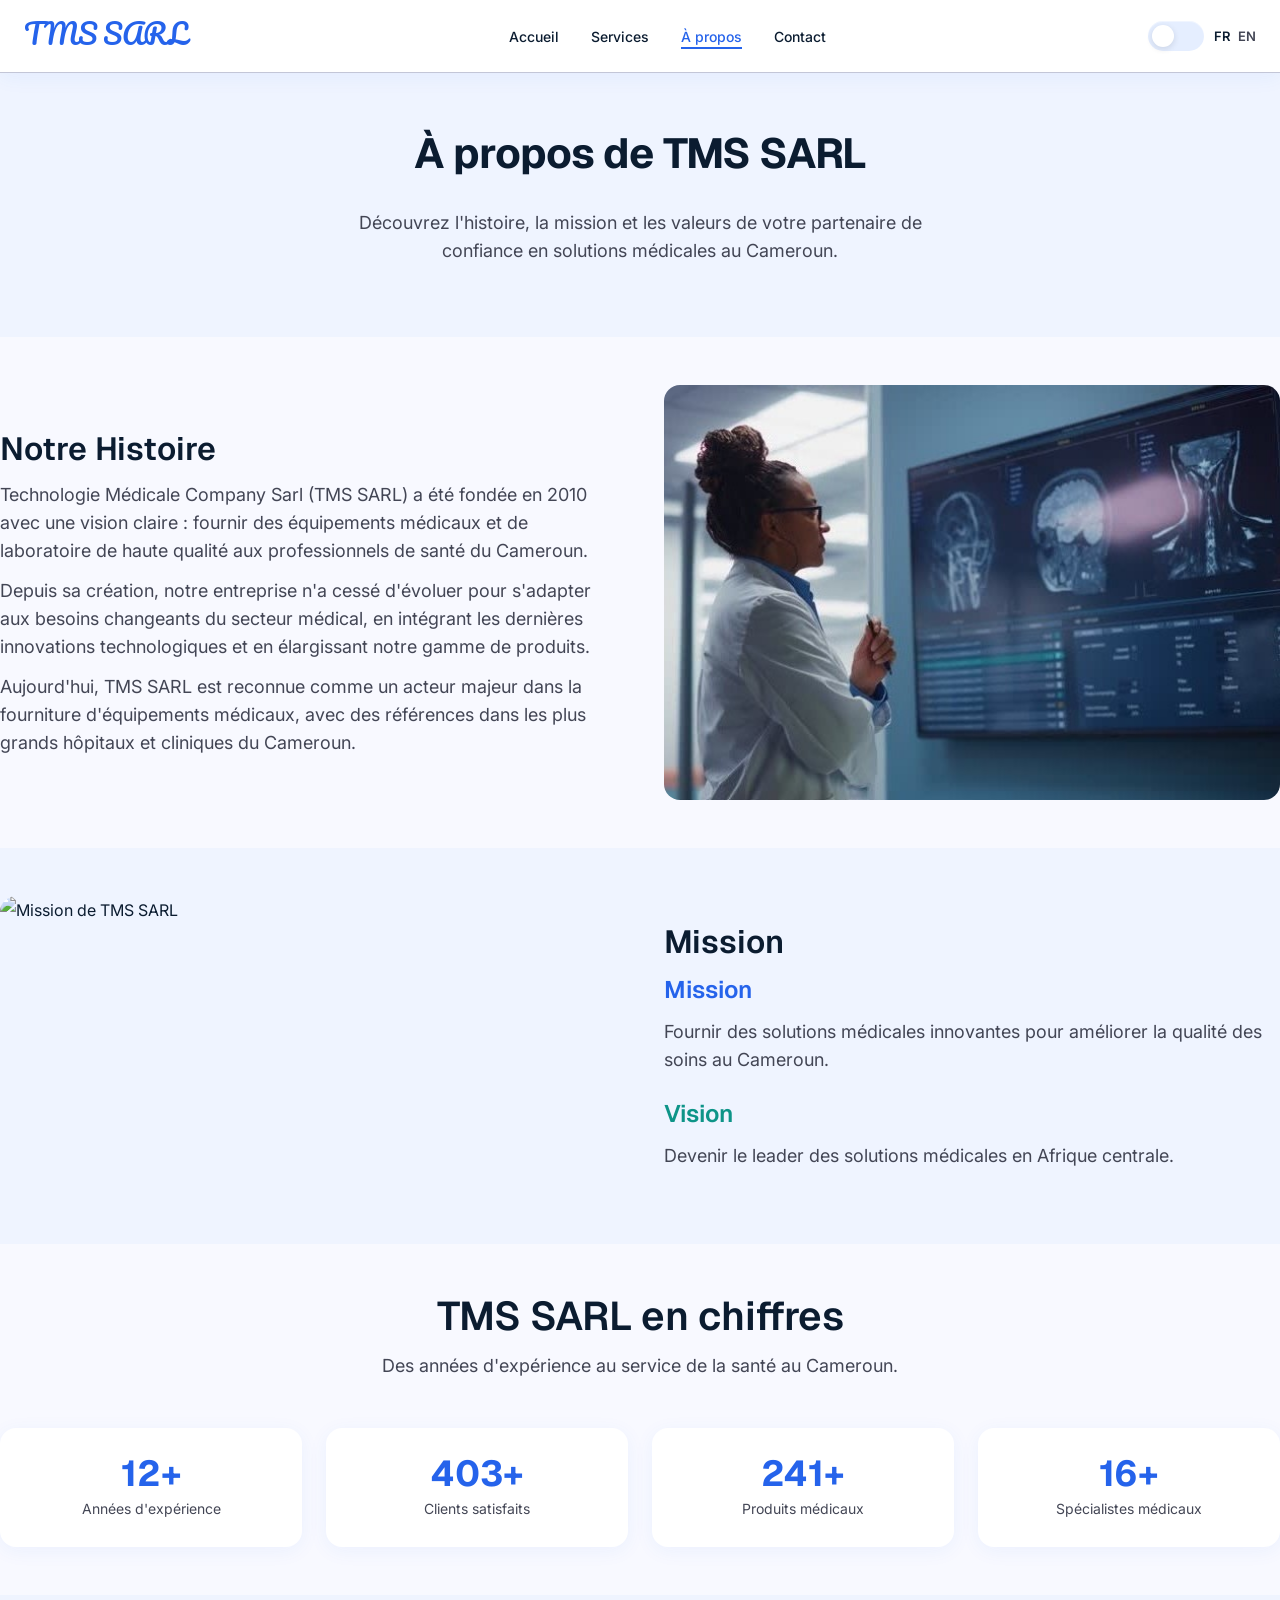
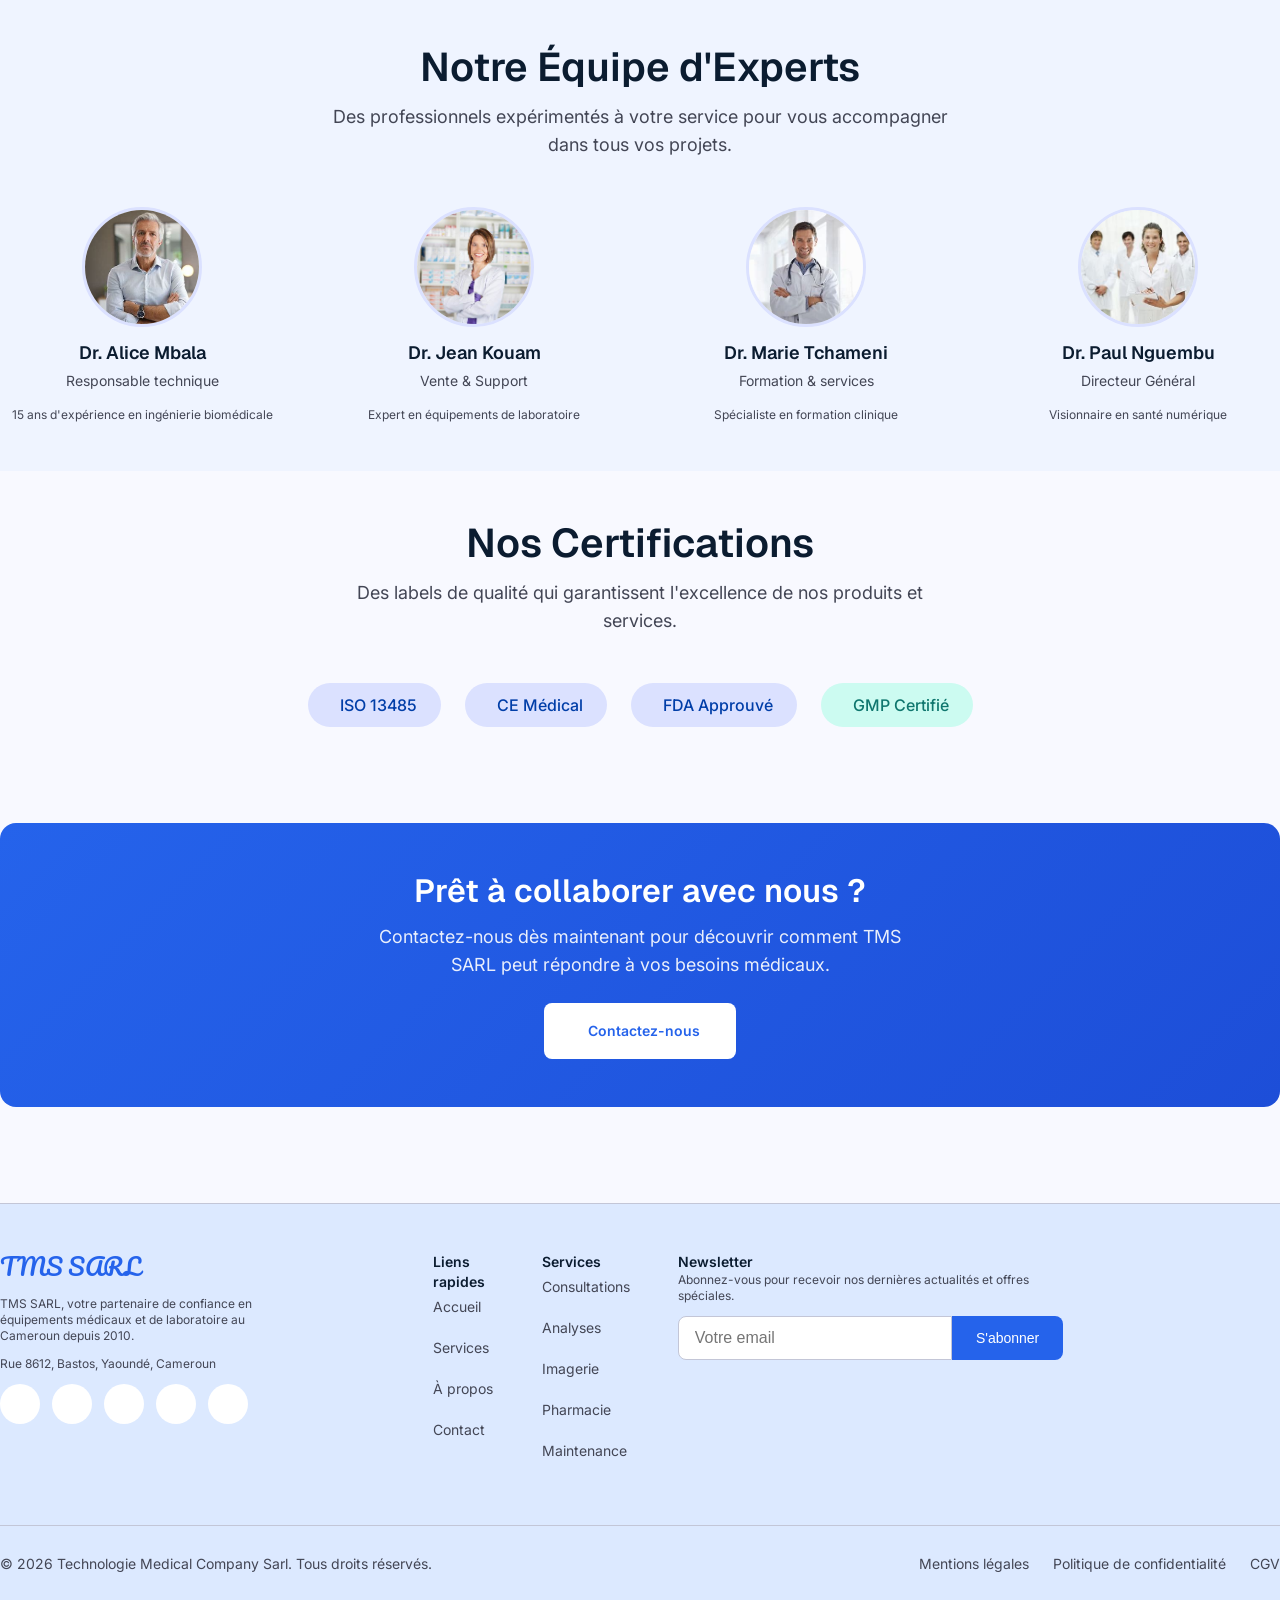
==== commit 23d25ddb: "Merge branch 'main' into johnny" ====
--- a/apropos.html
+++ b/apropos.html
@@ -272,4 +272,4 @@
     <script src="js/animations.js"></script>
 
 </body>
-</html>+</html>
